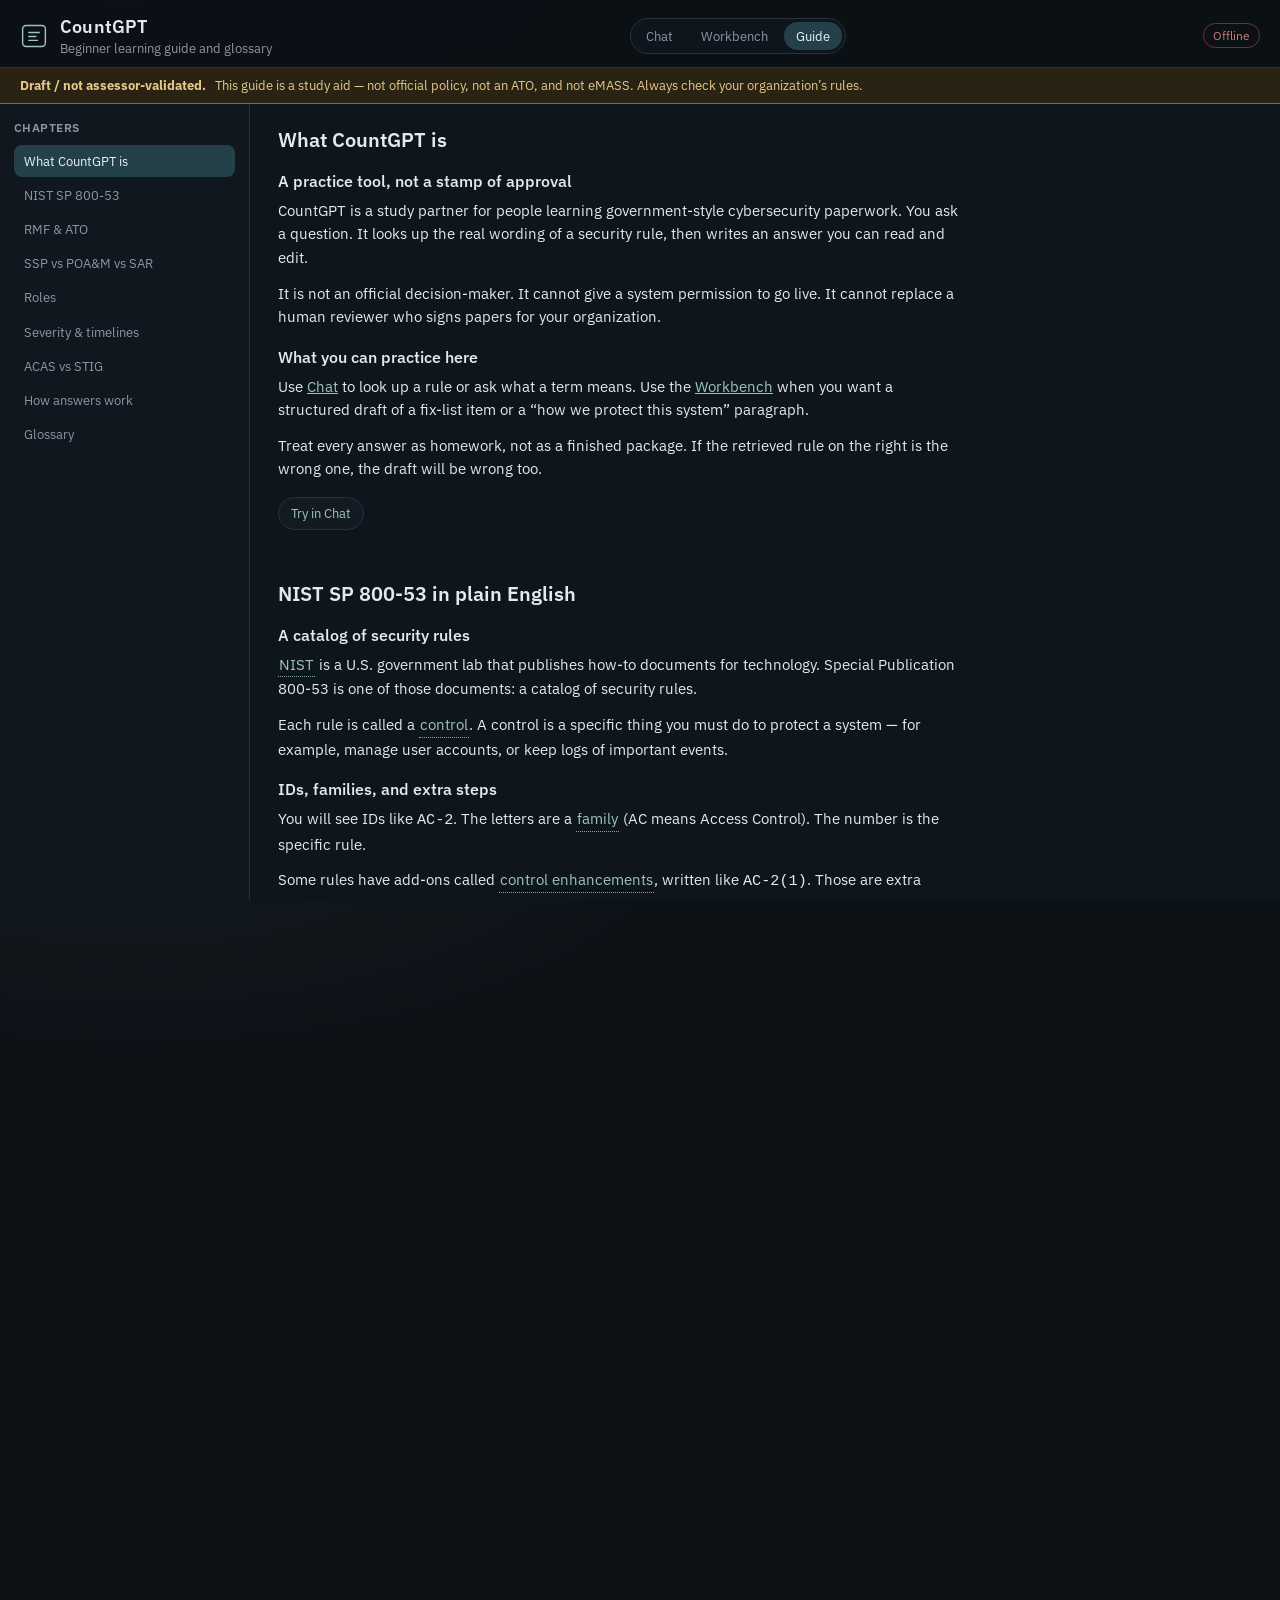
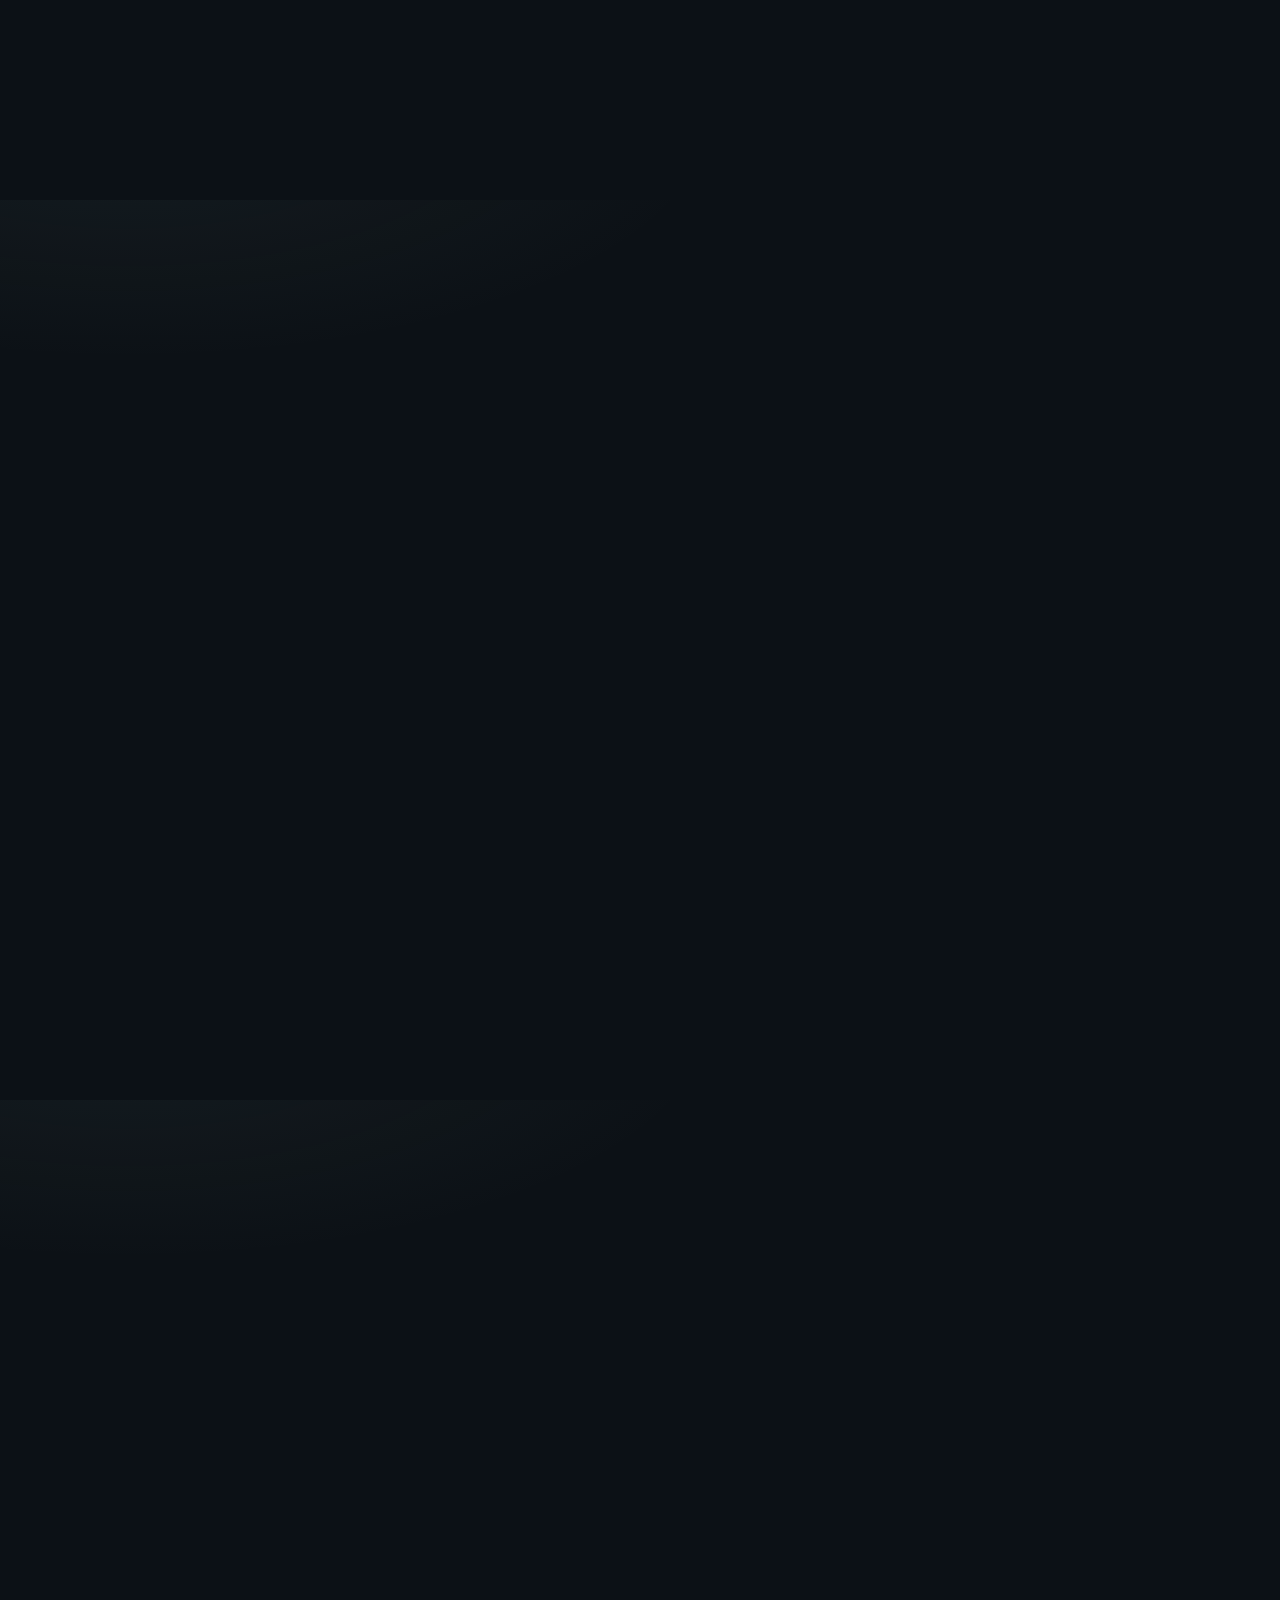
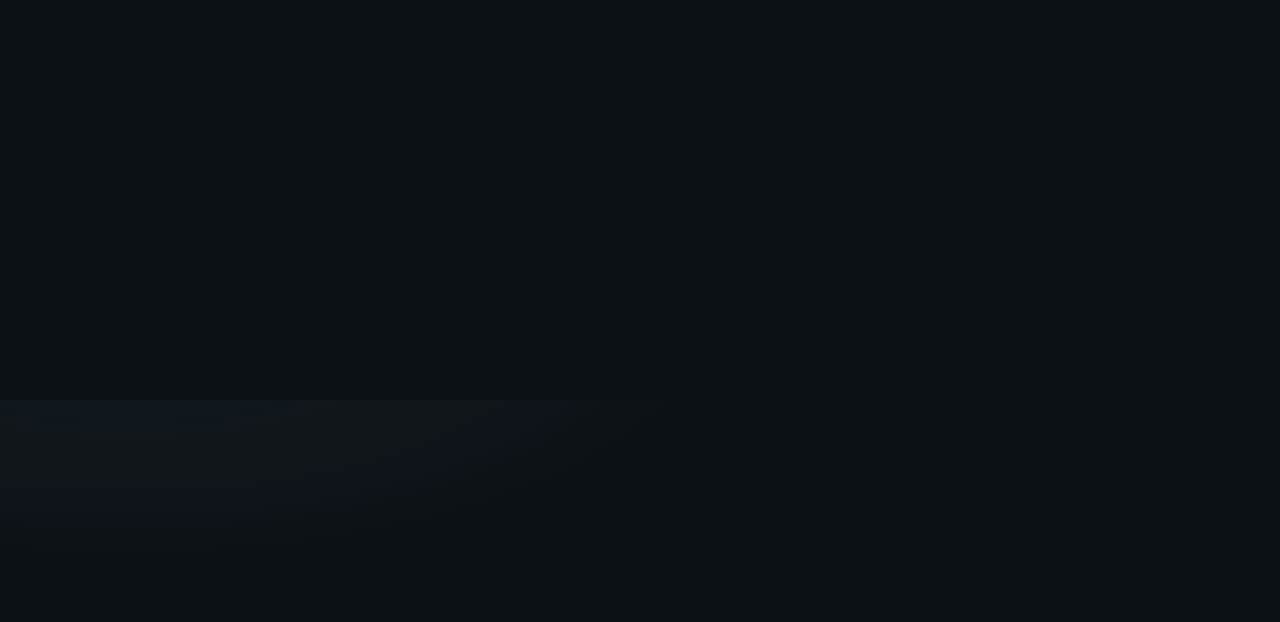
==== static/guide.html @ a8340b31 "Add a beginner learning guide and glossary to the HTML UI. Serve /guide with chaptered plain-English" ====
<!DOCTYPE html>
<html lang="en">
  <head>
    <meta charset="utf-8" />
    <meta name="viewport" content="width=device-width, initial-scale=1" />
    <title>CountGPT Learning Guide</title>
    <meta
      name="description"
      content="Beginner guide to CountGPT, NIST 800-53, RMF documents, and ISSO terms."
    />
    <link rel="stylesheet" href="/static/styles.css" />
    <link rel="preconnect" href="https://fonts.googleapis.com" />
    <link rel="preconnect" href="https://fonts.gstatic.com" crossorigin />
    <link
      href="https://fonts.googleapis.com/css2?family=IBM+Plex+Mono:wght@400;500&family=IBM+Plex+Sans:wght@400;500;600&display=swap"
      rel="stylesheet"
    />
  </head>
  <body>
    <div class="app">
      <header class="topbar">
        <div class="brand">
          <span class="mark" aria-hidden="true">
            <svg viewBox="0 0 32 32" width="28" height="28">
              <rect x="3" y="4" width="26" height="24" rx="4" fill="none" stroke="currentColor" stroke-width="1.6"/>
              <path d="M10 12h12M10 16.5h8M10 21h10" fill="none" stroke="currentColor" stroke-width="1.6" stroke-linecap="round"/>
            </svg>
          </span>
          <div>
            <h1>CountGPT</h1>
            <p class="subtitle">Beginner learning guide and glossary</p>
          </div>
        </div>
        <nav class="shell-nav" aria-label="Primary">
          <a href="/" class="nav-link">Chat</a>
          <a href="/workbench" class="nav-link">Workbench</a>
          <a href="/guide" class="nav-link active" aria-current="page">Guide</a>
        </nav>
        <div class="top-actions">
          <span id="health-pill" class="pill pill-unknown" title="Checking backend…">Checking</span>
        </div>
      </header>

      <div class="disclaimer" role="note">
        <strong>Draft / not assessor-validated.</strong>
        This guide is a study aid — not official policy, not an ATO, and not eMASS.
        Always check your organization’s rules.
      </div>

      <div class="workspace guide-workspace">
        <aside class="guide-toc" aria-label="Guide chapters">
          <h2>Chapters</h2>
          <nav>
            <a href="#what-countgpt-is">What CountGPT is</a>
            <a href="#nist-800-53">NIST SP 800-53</a>
            <a href="#rmf-ato">RMF &amp; ATO</a>
            <a href="#ssp-vs-poam">SSP vs POA&amp;M vs SAR</a>
            <a href="#roles">Roles</a>
            <a href="#severity-timelines">Severity &amp; timelines</a>
            <a href="#acas-vs-stig">ACAS vs STIG</a>
            <a href="#how-countgpt-answers">How answers work</a>
            <a href="#glossary">Glossary</a>
          </nav>
        </aside>

        <main class="guide-main">
          <article id="what-countgpt-is" class="guide-chapter">
            <h2>What CountGPT is</h2>
            <section>
              <h3>A practice tool, not a stamp of approval</h3>
              <p>
                CountGPT is a study partner for people learning government-style
                cybersecurity paperwork. You ask a question. It looks up the real
                wording of a security rule, then writes an answer you can read and
                edit.
              </p>
              <p>
                It is not an official decision-maker. It cannot give a system
                permission to go live. It cannot replace a human reviewer who signs
                papers for your organization.
              </p>
            </section>
            <section>
              <h3>What you can practice here</h3>
              <p>
                Use <a href="/">Chat</a> to look up a rule or ask what a term
                means. Use the <a href="/workbench">Workbench</a> when you want a
                structured draft of a fix-list item or a “how we protect this
                system” paragraph.
              </p>
              <p>
                Treat every answer as homework, not as a finished package. If the
                retrieved rule on the right is the wrong one, the draft will be
                wrong too.
              </p>
              <a class="try-chat" href="/?q=What%20should%20I%20use%20CountGPT%20for%2C%20and%20what%20should%20I%20not%20use%20it%20for%3F">Try in Chat</a>
            </section>
          </article>

          <article id="nist-800-53" class="guide-chapter">
            <h2>NIST SP 800-53 in plain English</h2>
            <section>
              <h3>A catalog of security rules</h3>
              <p>
                <button type="button" class="term-chip" data-term="nist-800-53">NIST</button>
                is a U.S. government lab that publishes how-to documents for
                technology. Special Publication 800-53 is one of those documents:
                a catalog of security rules.
              </p>
              <p>
                Each rule is called a
                <button type="button" class="term-chip" data-term="control">control</button>.
                A control is a specific thing you must do to protect a system —
                for example, manage user accounts, or keep logs of important
                events.
              </p>
            </section>
            <section>
              <h3>IDs, families, and extra steps</h3>
              <p>
                You will see IDs like <code>AC-2</code>. The letters are a
                <button type="button" class="term-chip" data-term="control-family">family</button>
                (AC means Access Control). The number is the specific rule.
              </p>
              <p>
                Some rules have add-ons called
                <button type="button" class="term-chip" data-term="control-enhancement">control enhancements</button>,
                written like <code>AC-2(1)</code>. Those are extra steps on top of
                the main rule. Whether you must do them depends on how sensitive
                the system is.
              </p>
              <a class="try-chat" href="/?q=What%20is%20AC-2%3F">Try in Chat</a>
            </section>
          </article>

          <article id="rmf-ato" class="guide-chapter">
            <h2>RMF &amp; ATO</h2>
            <section>
              <h3>Permission to operate</h3>
              <p>
                Before many government systems are allowed to run, someone with
                authority has to say “yes, the leftover risk is acceptable.” That
                written permission is an
                <button type="button" class="term-chip" data-term="ato">ATO</button>
                — Authority to Operate.
              </p>
              <p>
                The process used to get there is the
                <button type="button" class="term-chip" data-term="rmf">RMF</button>
                — Risk Management Framework. CountGPT can help you practice the
                writing and lookup parts. It does not grant an ATO.
              </p>
            </section>
            <section>
              <h3>The high-level steps</h3>
              <ol class="plain-steps">
                <li>Describe what you are protecting and how sensitive it is.</li>
                <li>Pick the security rules that apply.</li>
                <li>Write down how you will follow those rules.</li>
                <li>Test whether you actually follow them.</li>
                <li>A person in charge accepts leftover risk and grants or denies the ATO.</li>
                <li>Keep watching the system after it is live.</li>
              </ol>
              <a class="try-chat" href="/?q=What%20is%20an%20ATO%3F">Try in Chat</a>
            </section>
          </article>

          <article id="ssp-vs-poam" class="guide-chapter">
            <h2>SSP vs POA&amp;M vs SAR</h2>
            <section>
              <h3>Three documents that travel together</h3>
              <p>
                These three papers usually sit in the same authorization package —
                the folder of evidence used to ask for permission to operate.
              </p>
              <p>
                The
                <button type="button" class="term-chip" data-term="ssp">SSP</button>
                (System Security Plan) is the “how we protect this system” story.
                For each rule, it says what is in place today.
              </p>
              <p>
                The
                <button type="button" class="term-chip" data-term="poam">POA&amp;M</button>
                (Plan of Action and Milestones) is the “what is still broken, and
                when we will fix it” list. Each item has an owner, a due date, and
                a status.
              </p>
              <p>
                The
                <button type="button" class="term-chip" data-term="sar">SAR</button>
                (Security Assessment Report) is the “what testers found” report.
                Independent reviewers write what passed, what failed, and how
                serious each miss is.
              </p>
            </section>
            <section>
              <h3>How they connect</h3>
              <p>
                Testers write findings in the SAR. Open problems become POA&amp;M
                items. The SSP should stay honest about what is implemented versus
                what is still being fixed. If those three stories disagree, a
                reviewer will notice.
              </p>
              <a class="try-chat" href="/?q=SSP%20vs%20POA%26M%3F">Try in Chat</a>
            </section>
          </article>

          <article id="roles" class="guide-chapter">
            <h2>Roles: ISSO, ISSM, AO</h2>
            <section>
              <h3>Who does the daily work</h3>
              <p>
                The
                <button type="button" class="term-chip" data-term="isso">ISSO</button>
                (Information System Security Officer) is the day-to-day security
                person for a system. They track findings, keep documents current,
                and help engineers fix problems.
              </p>
              <p>
                The
                <button type="button" class="term-chip" data-term="issm">ISSM</button>
                (Information System Security Manager) is a step above. They
                oversee security across one or more systems and support the ISSO.
              </p>
            </section>
            <section>
              <h3>Who accepts the leftover risk</h3>
              <p>
                The
                <button type="button" class="term-chip" data-term="ao">AO</button>
                (Authorizing Official) is the person who accepts leftover risk
                and signs the ATO. They are the decision-maker, not the person
                writing the drafts.
              </p>
              <p>
                In many shops the ISSO drafts, the ISSM reviews, and the AO
                decides. Titles vary. The idea does not: writing help is not the
                same as authorization.
              </p>
              <a class="try-chat" href="/?q=What%20does%20an%20ISSO%20do%3F">Try in Chat</a>
            </section>
          </article>

          <article id="severity-timelines" class="guide-chapter">
            <h2>Severity &amp; fix timelines</h2>
            <section>
              <h3>How serious is the problem?</h3>
              <p>
                When a problem is found, it usually gets a
                <button type="button" class="term-chip" data-term="severity">severity</button>
                label: High, Moderate, or Low. That label is a judgment about how
                much harm the problem could cause.
              </p>
            </section>
            <section>
              <h3>Common practice — not universal law</h3>
              <p>
                A common
                <button type="button" class="term-chip" data-term="fedramp">FedRAMP</button>
                and Department of Defense-style practice is to aim for these fix
                windows from the day the problem was found:
              </p>
              <ul class="timeline-list">
                <li><strong>High:</strong> 30 days</li>
                <li><strong>Moderate:</strong> 90 days</li>
                <li><strong>Low:</strong> 180 days</li>
              </ul>
              <p>
                Your organization may use different clocks.
                <button type="button" class="term-chip" data-term="vendor-dependency">Vendor delays</button>
                and accepted risk can change the plan. Always check your own
                policy. The Workbench uses these windows as a starting template
                only.
              </p>
              <a class="try-chat" href="/?q=What%20are%20common%20High%20Moderate%20Low%20fix%20timelines%3F">Try in Chat</a>
            </section>
          </article>

          <article id="acas-vs-stig" class="guide-chapter">
            <h2>ACAS vs STIG</h2>
            <section>
              <h3>Two different kinds of findings</h3>
              <p>
                <button type="button" class="term-chip" data-term="acas">ACAS</button>
                is a scanning program used in the Department of Defense. In
                practice people often mean a Nessus-style vulnerability scan: the
                tool checks computers for known holes and reports plugin IDs.
              </p>
              <p>
                A
                <button type="button" class="term-chip" data-term="stig">STIG</button>
                (Security Technical Implementation Guide) is a configuration
                checklist. It says how a product should be set up — which settings
                should be on or off.
              </p>
            </section>
            <section>
              <h3>Do not mix them up in a write-up</h3>
              <p>
                A scan finding (“this software version has a known hole”) is
                different from a STIG finding (“this setting is not hardened”).
                Both can become POA&amp;M items. When you describe the weakness,
                say which kind of check produced it, and do not invent a plugin
                number you do not have.
              </p>
              <a class="try-chat" href="/?q=What%20is%20the%20difference%20between%20ACAS%20and%20STIG%3F">Try in Chat</a>
            </section>
          </article>

          <article id="how-countgpt-answers" class="guide-chapter">
            <h2>How CountGPT answers</h2>
            <section>
              <h3>Look up real rule text first</h3>
              <p>
                When you ask a question, CountGPT first searches a local copy of
                the real NIST SP 800-53 control text. That search is called
                retrieval. Matching rule IDs and short excerpts show up in the
                Sources panel.
              </p>
              <p>
                Then it drafts an answer using those retrieved rules. If you asked
                for a POA&amp;M or SSP paragraph, it writes a draft you can edit.
                Learning questions (what is an SSP, who is the ISSO) are answered
                as teaching, not as official policy.
              </p>
            </section>
            <section>
              <h3>Always review</h3>
              <p>
                Read the sources. If the retrieved control is wrong, the draft
                will be wrong. Never paste a draft into an official package
                without a human review. The yellow banner is there on purpose.
              </p>
              <a class="try-chat" href="/?q=What%20does%20AC-2%20require%3F">Try in Chat</a>
            </section>
          </article>

          <article id="glossary" class="guide-chapter">
            <h2>Glossary</h2>
            <p class="form-lead">
              Search any term on this page. Short definitions; tap a word in a
              chapter to expand it in place.
            </p>
            <label class="field glossary-search-field">
              <span class="sr-only">Search glossary</span>
              <input
                id="glossary-search"
                type="search"
                placeholder="Search terms — SSP, POA&amp;M, ISSO…"
                autocomplete="off"
              />
            </label>
            <p id="glossary-status" class="sources-empty">Loading glossary…</p>
            <div id="glossary-list" class="glossary-list"></div>
          </article>
        </main>
      </div>
    </div>

    <script src="/static/guide.js"></script>
  </body>
</html>
---- static/styles.css ----
:root {
  --bg: #0c1116;
  --bg-elev: #131a22;
  --bg-chat: #0f151c;
  --bg-user: #1a3340;
  --bg-assistant: #171e27;
  --line: #273140;
  --text: #e4e9ef;
  --muted: #8b96a5;
  --accent: #7ea7a2;
  --accent-strong: #9cc4be;
  --amber-bg: #2a2314;
  --amber-line: #8a6b2a;
  --amber-text: #e6c88a;
  --danger: #d27a7a;
  --ok: #7dba8e;
  --shadow: 0 12px 40px rgba(0, 0, 0, 0.28);
  --radius: 14px;
  --font: "IBM Plex Sans", "Segoe UI", system-ui, sans-serif;
  --mono: "IBM Plex Mono", ui-monospace, monospace;
}

* {
  box-sizing: border-box;
}

html,
body {
  height: 100%;
  margin: 0;
}

body {
  font-family: var(--font);
  background:
    radial-gradient(1200px 500px at 10% -10%, rgba(126, 167, 162, 0.08), transparent 50%),
    var(--bg);
  color: var(--text);
}

.app {
  height: 100%;
  display: flex;
  flex-direction: column;
  min-height: 100dvh;
}

.topbar {
  display: flex;
  align-items: center;
  justify-content: space-between;
  gap: 16px;
  padding: 14px 20px 10px;
  border-bottom: 1px solid var(--line);
  background: rgba(12, 17, 22, 0.92);
  backdrop-filter: blur(10px);
}

.shell-nav {
  display: flex;
  align-items: center;
  gap: 4px;
  padding: 3px;
  border: 1px solid var(--line);
  border-radius: 999px;
  background: #0e151c;
}

.nav-link {
  color: var(--muted);
  text-decoration: none;
  font-size: 0.84rem;
  padding: 5px 12px;
  border-radius: 999px;
}

.nav-link:hover {
  color: var(--text);
}

.nav-link.active {
  color: #e8f4f3;
  background: #244048;
}

.empty-state a {
  color: var(--accent-strong);
}

.brand {
  display: flex;
  align-items: center;
  gap: 12px;
  min-width: 0;
}

.mark {
  color: var(--accent-strong);
  display: grid;
  place-items: center;
}

h1 {
  margin: 0;
  font-size: 1.15rem;
  font-weight: 600;
  letter-spacing: 0.01em;
}

.subtitle {
  margin: 2px 0 0;
  color: var(--muted);
  font-size: 0.82rem;
}

.top-actions {
  display: flex;
  flex-wrap: wrap;
  align-items: center;
  justify-content: flex-end;
  gap: 8px;
}

.pill {
  font-size: 0.75rem;
  border-radius: 999px;
  padding: 4px 9px;
  border: 1px solid var(--line);
  color: var(--muted);
}

.pill-ok {
  color: var(--ok);
  border-color: #2f5a3d;
}

.pill-warn {
  color: var(--amber-text);
  border-color: var(--amber-line);
}

.pill-bad {
  color: var(--danger);
  border-color: #6a3333;
}

.disclaimer {
  margin: 0;
  padding: 8px 20px;
  background: var(--amber-bg);
  color: var(--amber-text);
  border-bottom: 1px solid var(--amber-line);
  font-size: 0.84rem;
  line-height: 1.4;
}

.disclaimer strong {
  margin-right: 0.35rem;
}

.workspace {
  flex: 1;
  min-height: 0;
  display: grid;
  grid-template-columns: minmax(0, 1fr) minmax(280px, 360px);
}

.chat-pane,
.sources-pane {
  min-height: 0;
  display: flex;
  flex-direction: column;
}

.chat-pane {
  background: var(--bg-chat);
}

.messages {
  flex: 1;
  overflow-y: auto;
  padding: 22px 20px 8px;
  display: flex;
  flex-direction: column;
  gap: 14px;
}

.empty-state {
  margin: auto;
  max-width: 520px;
  text-align: center;
  color: var(--muted);
}

.empty-state h2 {
  margin: 0 0 8px;
  color: var(--text);
  font-size: 1.15rem;
  font-weight: 550;
}

.examples {
  display: flex;
  flex-wrap: wrap;
  justify-content: center;
  gap: 8px;
  margin-top: 16px;
}

.chip {
  border: 1px solid var(--line);
  background: var(--bg-elev);
  color: var(--text);
  border-radius: 999px;
  padding: 7px 12px;
  font: inherit;
  font-size: 0.8rem;
  cursor: pointer;
}

.chip:hover {
  border-color: var(--accent);
}

.bubble-row {
  display: flex;
}

.bubble-row.user {
  justify-content: flex-end;
}

.bubble {
  max-width: min(76ch, 92%);
  padding: 12px 14px;
  border-radius: var(--radius);
  line-height: 1.5;
  font-size: 0.95rem;
  border: 1px solid var(--line);
  box-shadow: var(--shadow);
}

.bubble.user {
  background: var(--bg-user);
  border-color: #2a5060;
}

.bubble.assistant,
.bubble.error {
  background: var(--bg-assistant);
}

.bubble.error {
  border-color: #6a3333;
  color: #f0c8c8;
}

.bubble .md > *:first-child {
  margin-top: 0;
}

.bubble .md > *:last-child {
  margin-bottom: 0;
}

.bubble .md p,
.bubble .md ul,
.bubble .md ol {
  margin: 0.45em 0;
}

.bubble .md pre,
.sources-pane pre {
  overflow-x: auto;
  background: #0b1016;
  padding: 10px;
  border-radius: 8px;
}

.bubble .md code,
.sources-pane code {
  font-family: var(--mono);
  font-size: 0.86em;
}

.bubble .md table {
  border-collapse: collapse;
  width: 100%;
  font-size: 0.85rem;
}

.bubble .md th,
.bubble .md td {
  border: 1px solid var(--line);
  padding: 6px 8px;
  text-align: left;
}

.typing {
  display: inline-flex;
  gap: 5px;
  align-items: center;
  height: 1.1em;
}

.typing span {
  width: 6px;
  height: 6px;
  border-radius: 50%;
  background: var(--accent);
  animation: pulse 1s infinite ease-in-out;
}

.typing span:nth-child(2) {
  animation-delay: 0.15s;
}

.typing span:nth-child(3) {
  animation-delay: 0.3s;
}

@keyframes pulse {
  0%,
  80%,
  100% {
    opacity: 0.25;
    transform: translateY(0);
  }
  40% {
    opacity: 1;
    transform: translateY(-2px);
  }
}

.composer {
  display: flex;
  gap: 10px;
  padding: 12px 16px 16px;
  border-top: 1px solid var(--line);
  background: rgba(15, 21, 28, 0.96);
}

.composer textarea {
  flex: 1;
  resize: none;
  min-height: 46px;
  max-height: 160px;
  border-radius: 12px;
  border: 1px solid var(--line);
  background: var(--bg-elev);
  color: var(--text);
  padding: 12px 14px;
  font: inherit;
  line-height: 1.4;
}

.composer textarea:focus {
  outline: 1px solid var(--accent);
  border-color: var(--accent);
}

.btn {
  font: inherit;
  font-size: 0.86rem;
  border-radius: 10px;
  border: 1px solid var(--line);
  background: var(--bg-elev);
  color: var(--text);
  padding: 8px 12px;
  cursor: pointer;
}

.btn:hover:not(:disabled) {
  border-color: var(--accent);
}

.btn:disabled {
  opacity: 0.45;
  cursor: not-allowed;
}

.btn.primary {
  background: #244048;
  border-color: #3b6a72;
  color: #e8f4f3;
  font-weight: 550;
  min-width: 76px;
}

.btn.ghost {
  background: transparent;
}

.btn.icon {
  min-width: 32px;
  padding: 2px 8px;
  font-size: 1.2rem;
  line-height: 1;
}

.sources-pane {
  border-left: 1px solid var(--line);
  background: var(--bg-elev);
  padding: 16px 16px 20px;
}

.sources-head {
  display: flex;
  align-items: center;
  gap: 8px;
  margin-bottom: 12px;
}

.sources-head h2 {
  margin: 0;
  font-size: 0.95rem;
  font-weight: 600;
}

.mode-tag {
  font-size: 0.72rem;
  text-transform: uppercase;
  letter-spacing: 0.04em;
  border: 1px solid var(--line);
  border-radius: 999px;
  padding: 2px 8px;
  color: var(--muted);
}

.hidden {
  display: none !important;
}

.sources-empty {
  color: var(--muted);
  font-size: 0.88rem;
  line-height: 1.45;
}

.sources-list {
  overflow-y: auto;
  display: flex;
  flex-direction: column;
  gap: 10px;
}

.source-card {
  border: 1px solid var(--line);
  border-radius: 12px;
  padding: 10px 12px;
  background: #10171f;
}

.source-meta {
  display: flex;
  flex-wrap: wrap;
  gap: 8px;
  align-items: baseline;
  margin-bottom: 4px;
}

.source-id {
  font-family: var(--mono);
  font-size: 0.88rem;
  color: var(--accent-strong);
}

.source-score,
.source-kind {
  font-size: 0.75rem;
  color: var(--muted);
}

.source-title {
  font-size: 0.9rem;
  margin: 0 0 6px;
}

.source-text {
  margin: 0;
  color: var(--muted);
  font-size: 0.8rem;
  line-height: 1.45;
}

.sources-toggle,
#btn-close-sources {
  display: none;
}

.backdrop {
  display: none;
}

.sr-only {
  position: absolute;
  width: 1px;
  height: 1px;
  padding: 0;
  margin: -1px;
  overflow: hidden;
  clip: rect(0, 0, 0, 0);
  border: 0;
}

.workbench-main {
  min-height: 0;
  display: grid;
  grid-template-columns: minmax(300px, 420px) minmax(0, 1fr);
  background: var(--bg-chat);
}

.form-pane,
.draft-pane {
  min-height: 0;
  display: flex;
  flex-direction: column;
  overflow-y: auto;
}

.form-pane {
  border-right: 1px solid var(--line);
  padding: 16px 16px 20px;
  background: #10171f;
}

.draft-pane {
  padding: 16px 18px 20px;
}

.mode-tabs {
  display: flex;
  gap: 6px;
  margin-bottom: 14px;
}

.tab {
  font: inherit;
  font-size: 0.86rem;
  border-radius: 10px;
  border: 1px solid var(--line);
  background: transparent;
  color: var(--muted);
  padding: 7px 12px;
  cursor: pointer;
}

.tab.active {
  color: #e8f4f3;
  background: #244048;
  border-color: #3b6a72;
}

.form-lead {
  margin: 0 0 12px;
  color: var(--muted);
  font-size: 0.86rem;
  line-height: 1.45;
}

.preset-row {
  display: flex;
  flex-wrap: wrap;
  gap: 8px;
  align-items: center;
  margin-bottom: 14px;
}

.preset-label {
  font-size: 0.75rem;
  text-transform: uppercase;
  letter-spacing: 0.04em;
  color: var(--muted);
}

.wb-form {
  display: flex;
  flex-direction: column;
  gap: 12px;
}

.field {
  display: flex;
  flex-direction: column;
  gap: 6px;
  font-size: 0.82rem;
  color: var(--muted);
}

.field input,
.field select,
.field textarea {
  font: inherit;
  color: var(--text);
  background: var(--bg-elev);
  border: 1px solid var(--line);
  border-radius: 10px;
  padding: 9px 11px;
}

.field textarea {
  resize: vertical;
  min-height: 72px;
  line-height: 1.4;
}

.field input:focus,
.field select:focus,
.field textarea:focus {
  outline: 1px solid var(--accent);
  border-color: var(--accent);
}

.field input[type="date"] {
  color-scheme: dark;
}

.field-grid {
  display: grid;
  grid-template-columns: 1fr 1fr;
  gap: 10px;
}

.form-actions {
  display: flex;
  gap: 8px;
  margin-top: 4px;
}

.draft-head {
  display: flex;
  align-items: center;
  gap: 8px;
  margin-bottom: 12px;
}

.draft-head h2 {
  margin: 0;
  font-size: 0.95rem;
  font-weight: 600;
}

.draft-output {
  border: 1px solid var(--line);
  border-radius: var(--radius);
  background: var(--bg-assistant);
  padding: 14px 16px;
  box-shadow: var(--shadow);
}

.draft-output .md.error {
  color: #f0c8c8;
}

.draft-output .md > *:first-child {
  margin-top: 0;
}

.draft-output .md > *:last-child {
  margin-bottom: 0;
}

.draft-output .md p,
.draft-output .md ul,
.draft-output .md ol {
  margin: 0.45em 0;
}

.draft-output .md pre {
  overflow-x: auto;
  background: #0b1016;
  padding: 10px;
  border-radius: 8px;
}

.draft-output .md code {
  font-family: var(--mono);
  font-size: 0.86em;
}

.draft-output .md table {
  border-collapse: collapse;
  width: 100%;
  font-size: 0.85rem;
}

.draft-output .md th,
.draft-output .md td {
  border: 1px solid var(--line);
  padding: 6px 8px;
  text-align: left;
}

.guide-workspace {
  grid-template-columns: minmax(200px, 250px) minmax(0, 1fr);
}

.guide-toc,
.guide-main {
  min-height: 0;
  overflow-y: auto;
}

.guide-toc {
  border-right: 1px solid var(--line);
  background: #10171f;
  padding: 16px 14px 24px;
}

.guide-toc h2 {
  margin: 0 0 10px;
  font-size: 0.75rem;
  font-weight: 600;
  text-transform: uppercase;
  letter-spacing: 0.04em;
  color: var(--muted);
}

.guide-toc nav {
  display: flex;
  flex-direction: column;
  gap: 2px;
}

.guide-toc a {
  color: var(--muted);
  text-decoration: none;
  font-size: 0.84rem;
  line-height: 1.35;
  padding: 7px 10px;
  border-radius: 8px;
}

.guide-toc a:hover {
  color: var(--text);
  background: #18222c;
}

.guide-toc a.active {
  color: #e8f4f3;
  background: #244048;
}

.guide-main {
  padding: 22px 28px 48px;
  background: var(--bg-chat);
}

.guide-chapter {
  max-width: 68ch;
  margin: 0 0 42px;
  scroll-margin-top: 12px;
}

.guide-chapter h2 {
  margin: 0 0 14px;
  font-size: 1.28rem;
  font-weight: 600;
}

.guide-chapter h3 {
  margin: 18px 0 8px;
  font-size: 1rem;
  font-weight: 550;
}

.guide-chapter p,
.guide-chapter li {
  color: var(--text);
  font-size: 0.95rem;
  line-height: 1.55;
}

.guide-chapter p {
  margin: 0 0 12px;
}

.guide-chapter a:not(.try-chat) {
  color: var(--accent-strong);
}

.plain-steps,
.timeline-list {
  margin: 0 0 14px;
  padding-left: 1.2rem;
  color: var(--text);
}

.plain-steps li,
.timeline-list li {
  margin: 0.35em 0;
}

.try-chat {
  display: inline-flex;
  align-items: center;
  margin: 4px 0 8px;
  border: 1px solid var(--line);
  background: var(--bg-elev);
  color: var(--accent-strong);
  text-decoration: none;
  border-radius: 999px;
  padding: 7px 12px;
  font-size: 0.8rem;
}

.try-chat:hover {
  border-color: var(--accent);
  color: var(--text);
}

.term-chip {
  display: inline;
  margin: 0;
  padding: 0 1px;
  border: none;
  border-bottom: 1px dotted var(--accent);
  background: transparent;
  color: var(--accent-strong);
  font: inherit;
  cursor: pointer;
}

.term-chip:hover,
.term-chip[aria-expanded="true"] {
  color: var(--text);
  border-bottom-style: solid;
}

.term-pop {
  display: block;
  margin: 8px 0 12px;
  padding: 10px 12px;
  border: 1px solid var(--line);
  border-radius: 10px;
  background: #10171f;
  color: var(--muted);
  font-size: 0.86rem;
  line-height: 1.45;
}

.term-pop strong {
  color: var(--accent-strong);
  font-weight: 550;
}

.glossary-search-field {
  max-width: 420px;
  margin-bottom: 14px;
}

.glossary-search-field input {
  font: inherit;
  color: var(--text);
  background: var(--bg-elev);
  border: 1px solid var(--line);
  border-radius: 10px;
  padding: 9px 11px;
}

.glossary-search-field input:focus {
  outline: 1px solid var(--accent);
  border-color: var(--accent);
}

.glossary-list {
  display: flex;
  flex-direction: column;
  gap: 10px;
  max-width: 68ch;
}

.glossary-card {
  border: 1px solid var(--line);
  border-radius: 12px;
  padding: 12px 14px;
  background: #10171f;
}

.glossary-card h3 {
  margin: 0 0 6px;
  font-size: 0.88rem;
  font-weight: 500;
  color: var(--muted);
}

.glossary-term {
  font-family: var(--mono);
  font-size: 0.92rem;
  color: var(--accent-strong);
}

.glossary-card p {
  margin: 0;
  color: var(--text);
  font-size: 0.9rem;
  line-height: 1.5;
}

@media (max-width: 1100px) {
  .workbench-main {
    grid-template-columns: 1fr;
  }

  .form-pane {
    border-right: 0;
    border-bottom: 1px solid var(--line);
    max-height: none;
  }
}

@media (max-width: 880px) {
  .workspace {
    grid-template-columns: 1fr;
  }

  .guide-workspace {
    grid-template-columns: 1fr;
    grid-template-rows: auto 1fr;
  }

  .guide-toc {
    border-right: 0;
    border-bottom: 1px solid var(--line);
    padding: 12px 14px;
  }

  .guide-toc nav {
    flex-direction: row;
    flex-wrap: nowrap;
    overflow-x: auto;
    gap: 6px;
  }

  .guide-toc a {
    white-space: nowrap;
  }

  .guide-main {
    padding: 18px 16px 36px;
  }

  .field-grid {
    grid-template-columns: 1fr;
  }

  .sources-toggle,
  #btn-close-sources {
    display: inline-flex;
  }

  .sources-pane {
    position: fixed;
    top: 0;
    right: 0;
    width: min(100%, 400px);
    height: 100%;
    z-index: 20;
    transform: translateX(100%);
    transition: transform 0.2s ease;
    box-shadow: var(--shadow);
  }

  .sources-pane.open {
    transform: translateX(0);
  }

  .backdrop {
    display: block;
    position: fixed;
    inset: 0;
    background: rgba(0, 0, 0, 0.45);
    z-index: 15;
  }

  .topbar {
    flex-direction: column;
    align-items: stretch;
  }

  .top-actions {
    justify-content: flex-start;
  }

  .shell-nav {
    align-self: flex-start;
  }
}
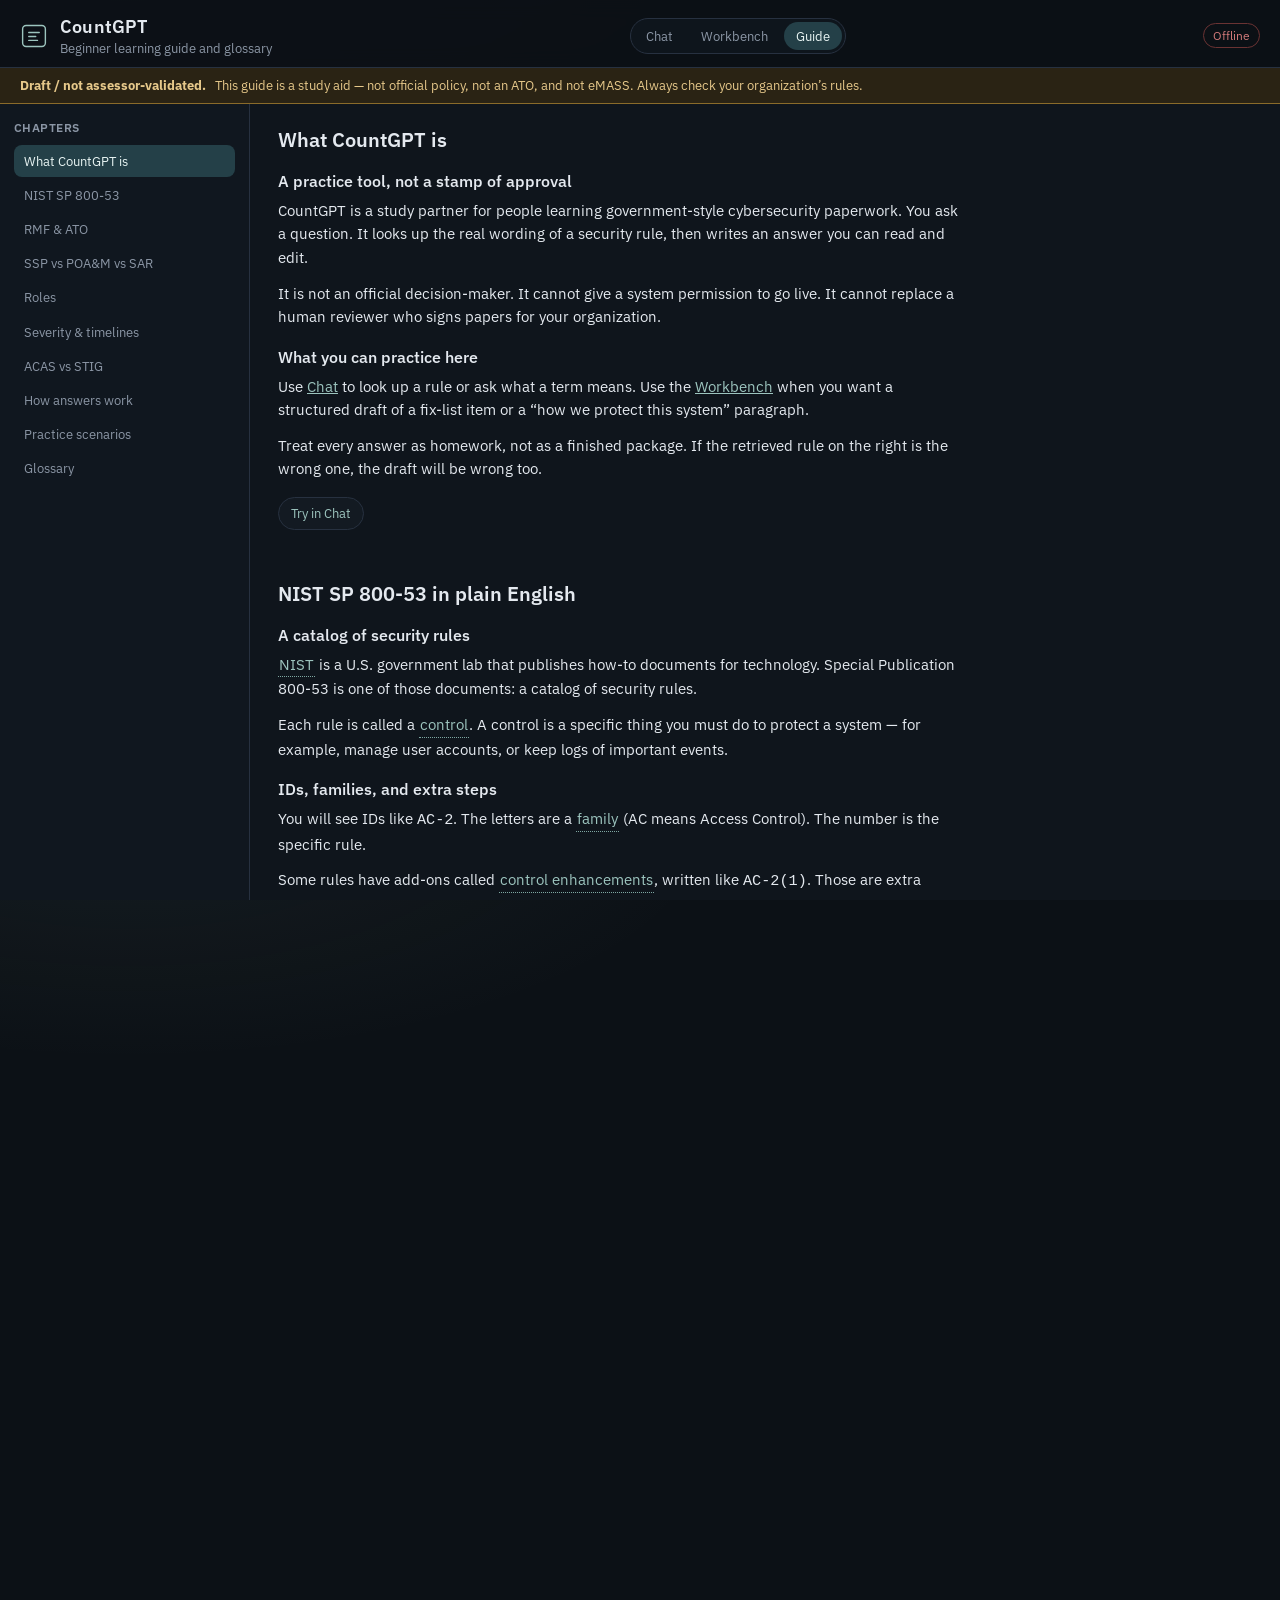
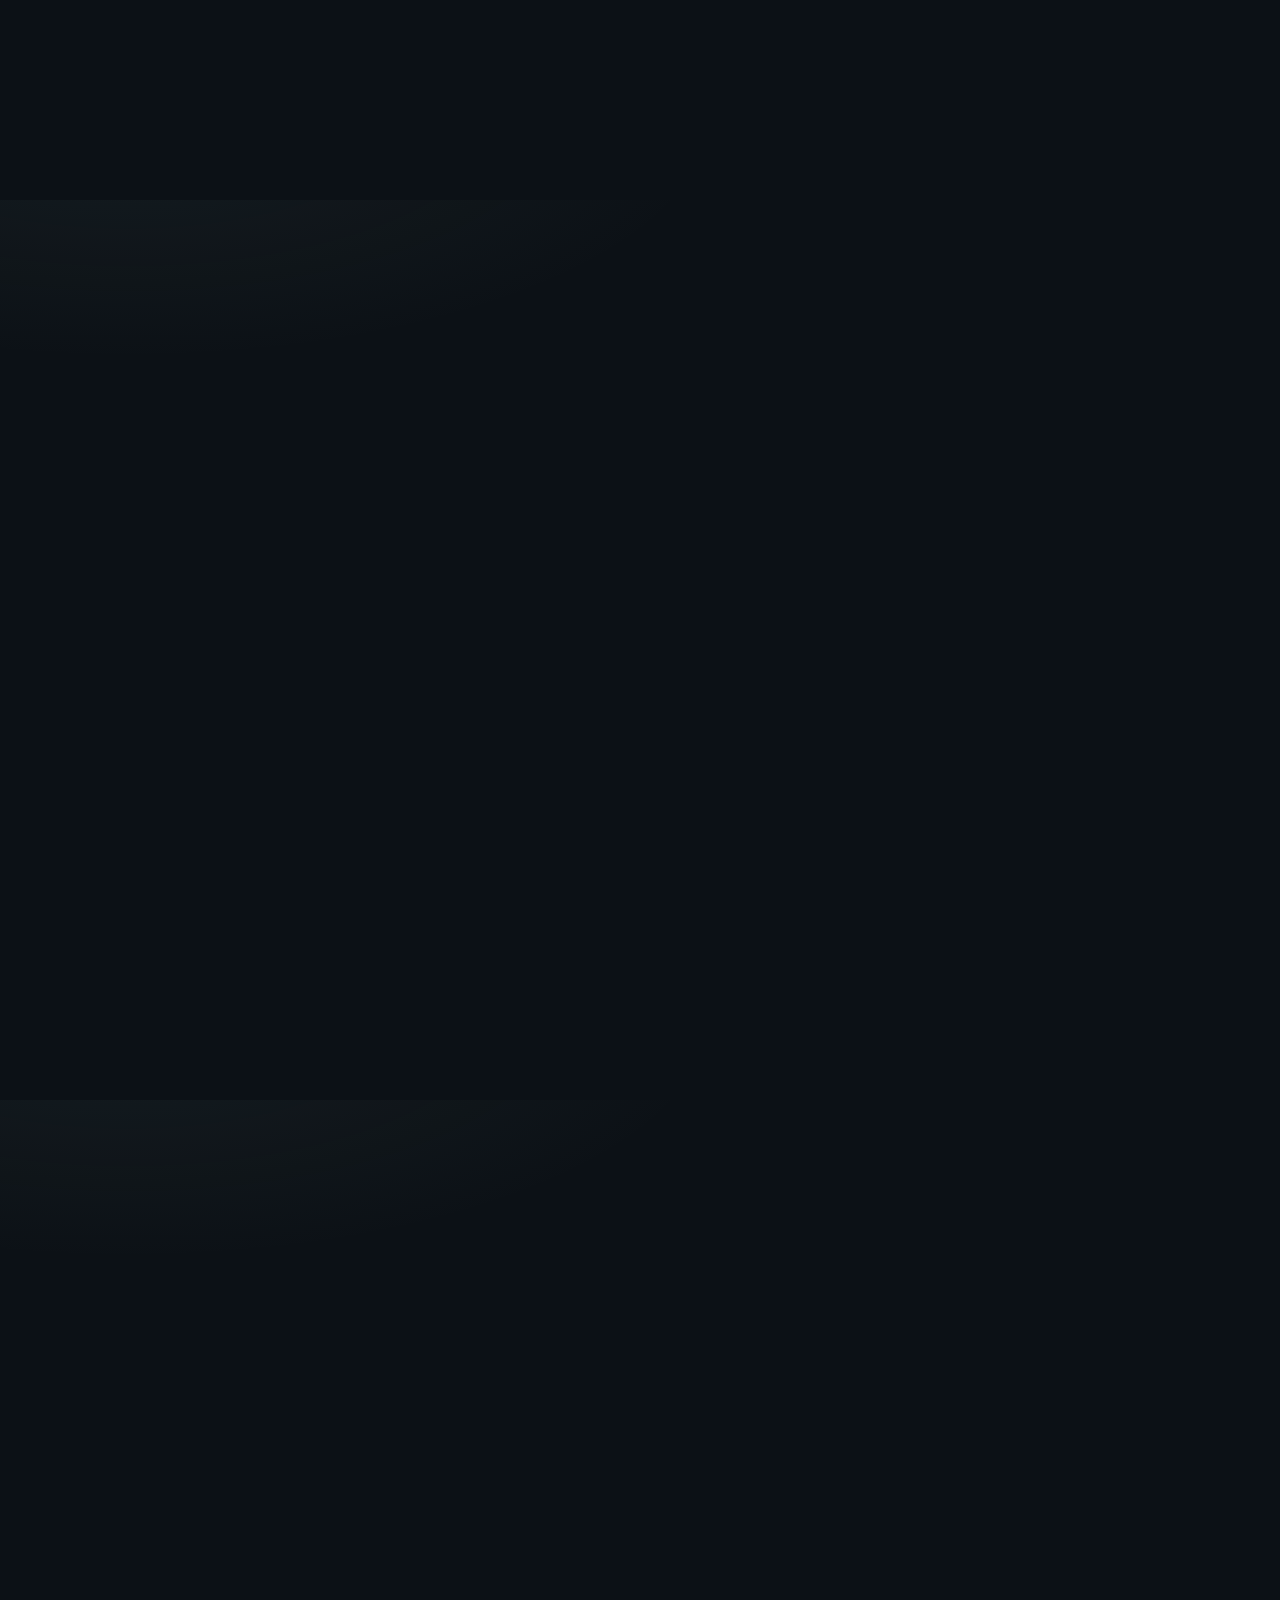
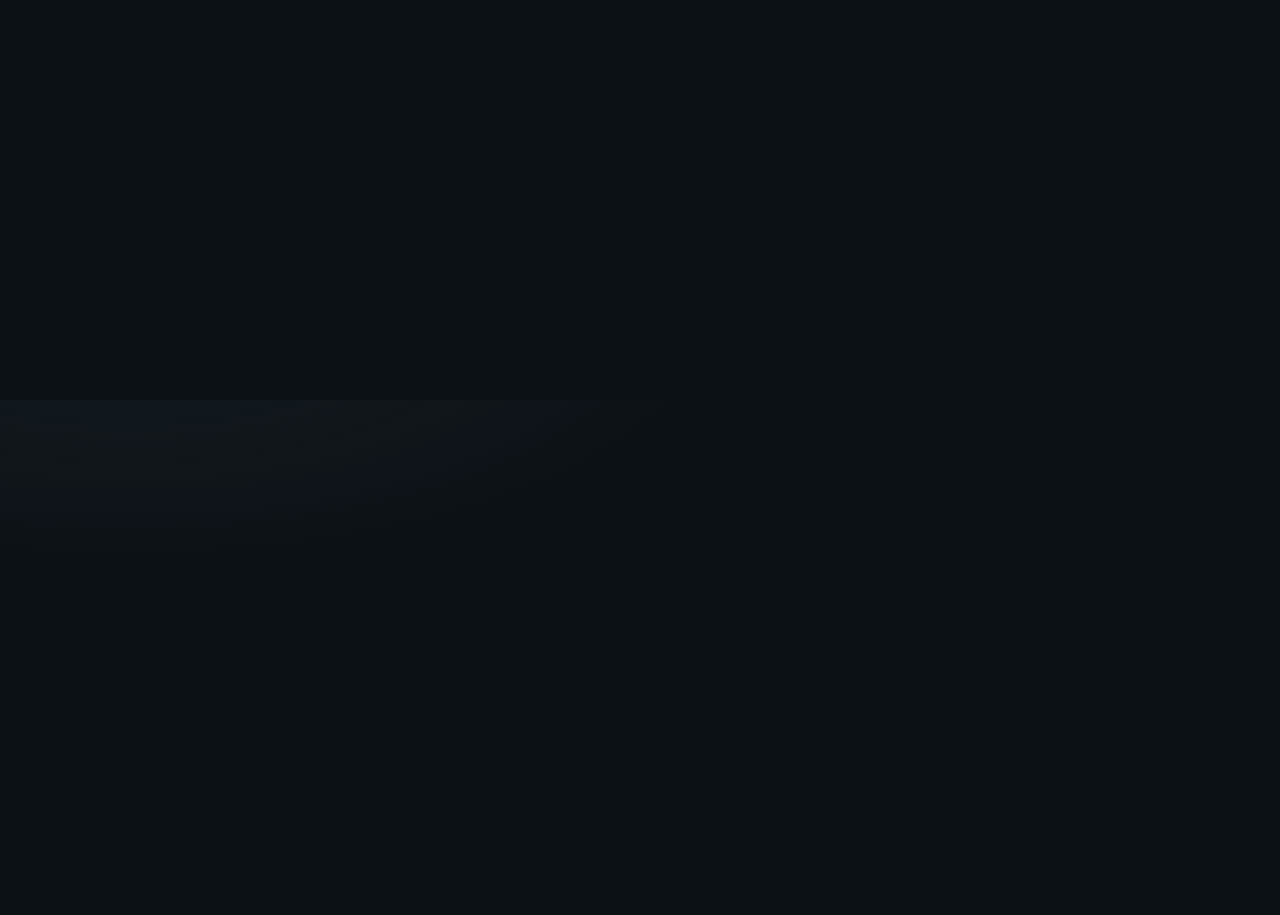
==== commit d129bc0d: "Add Workbench field help and fictional practice scenarios. Beginner "Why this field?" tips load from" ====
--- a/static/guide.html
+++ b/static/guide.html
@@ -59,6 +59,7 @@
             <a href="#severity-timelines">Severity &amp; timelines</a>
             <a href="#acas-vs-stig">ACAS vs STIG</a>
             <a href="#how-countgpt-answers">How answers work</a>
+            <a href="#practice-scenarios">Practice scenarios</a>
             <a href="#glossary">Glossary</a>
           </nav>
         </aside>
@@ -334,6 +335,27 @@
               </p>
               <a class="try-chat" href="/?q=What%20does%20AC-2%20require%3F">Try in Chat</a>
             </section>
+          </article>
+
+          <article id="practice-scenarios" class="guide-chapter">
+            <h2>Practice scenarios</h2>
+            <section>
+              <h3>Fictional cases you can load in the Workbench</h3>
+              <p>
+                These cases are labeled <strong>Practice / fictional</strong>.
+                They are not real systems. Each one prefills the Workbench form
+                so you can write a draft, then compare it to a short “what good
+                looks like” list. Nothing is sent to the model until you press
+                Generate.
+              </p>
+              <p>
+                Open a card to jump to
+                <code>/workbench?scenario=…</code>. Use field help (“Why this
+                field?”) if a box is new to you.
+              </p>
+            </section>
+            <p id="practice-status" class="sources-empty">Loading practice scenarios…</p>
+            <div id="practice-list" class="practice-list"></div>
           </article>
 
           <article id="glossary" class="guide-chapter">
--- a/static/styles.css
+++ b/static/styles.css
@@ -587,6 +587,190 @@
   color: var(--muted);
 }
 
+.field-label {
+  display: flex;
+  align-items: center;
+  justify-content: space-between;
+  gap: 8px;
+}
+
+.field-label label {
+  color: inherit;
+}
+
+.field-help-btn {
+  flex: 0 0 auto;
+  width: 22px;
+  height: 22px;
+  border-radius: 50%;
+  border: 1px solid var(--line);
+  background: transparent;
+  color: var(--muted);
+  font: inherit;
+  font-size: 0.72rem;
+  font-weight: 600;
+  line-height: 1;
+  padding: 0;
+  cursor: pointer;
+}
+
+.field-help-btn:hover,
+.field-help-btn[aria-expanded="true"] {
+  color: var(--accent-strong);
+  border-color: var(--accent);
+}
+
+.field-help-pop {
+  margin: 0 0 2px;
+  padding: 10px 12px;
+  border: 1px solid var(--line);
+  border-radius: 10px;
+  background: #0e151c;
+  color: var(--muted);
+  font-size: 0.8rem;
+  line-height: 1.45;
+}
+
+.field-help-pop p {
+  margin: 0 0 8px;
+}
+
+.field-help-pop p:last-child {
+  margin-bottom: 0;
+}
+
+.field-help-pop strong {
+  color: var(--accent-strong);
+  font-weight: 550;
+}
+
+.field-help-links,
+.field-help-pop a,
+.scenario-links a,
+.practice-actions a:not(.try-chat) {
+  color: var(--accent-strong);
+}
+
+.scenario-picker {
+  display: flex;
+  flex-direction: column;
+  gap: 10px;
+  margin-bottom: 16px;
+}
+
+.scenario-banner,
+.good-looks {
+  border: 1px solid var(--amber-line);
+  border-radius: 12px;
+  background: var(--amber-bg);
+  color: var(--amber-text);
+  padding: 10px 12px;
+}
+
+.scenario-banner p,
+.good-looks p {
+  margin: 0 0 6px;
+}
+
+.scenario-banner p:last-child,
+.good-looks p:last-child {
+  margin-bottom: 0;
+}
+
+.practice-flag {
+  font-size: 0.78rem;
+  letter-spacing: 0.02em;
+}
+
+.scenario-title {
+  color: var(--text);
+  font-size: 0.86rem;
+  font-weight: 550;
+}
+
+.scenario-goal {
+  color: var(--text);
+  font-size: 0.84rem;
+  line-height: 1.45;
+}
+
+.scenario-links {
+  display: flex;
+  flex-wrap: wrap;
+  gap: 10px;
+  font-size: 0.8rem;
+}
+
+.good-looks {
+  margin-top: 14px;
+}
+
+.good-looks summary {
+  cursor: pointer;
+  color: var(--text);
+  font-weight: 550;
+}
+
+.good-looks-list {
+  margin: 8px 0 0;
+  padding: 0;
+  list-style: none;
+  display: flex;
+  flex-direction: column;
+  gap: 8px;
+}
+
+.good-looks-item {
+  display: flex;
+  align-items: flex-start;
+  gap: 8px;
+  color: var(--text);
+  font-size: 0.84rem;
+  line-height: 1.4;
+}
+
+.good-looks-item input {
+  margin-top: 3px;
+}
+
+.practice-list {
+  display: flex;
+  flex-direction: column;
+  gap: 12px;
+  max-width: 68ch;
+}
+
+.practice-card {
+  border: 1px solid var(--line);
+  border-radius: 12px;
+  padding: 12px 14px;
+  background: #10171f;
+}
+
+.practice-card h3 {
+  margin: 4px 0 6px;
+  font-size: 1rem;
+  font-weight: 550;
+  color: var(--text);
+}
+
+.practice-card p {
+  margin: 0 0 8px;
+}
+
+.practice-meta {
+  color: var(--muted);
+  font-size: 0.8rem;
+}
+
+.practice-actions {
+  display: flex;
+  flex-wrap: wrap;
+  align-items: center;
+  gap: 10px;
+  font-size: 0.82rem;
+}
+
 .field input,
 .field select,
 .field textarea {
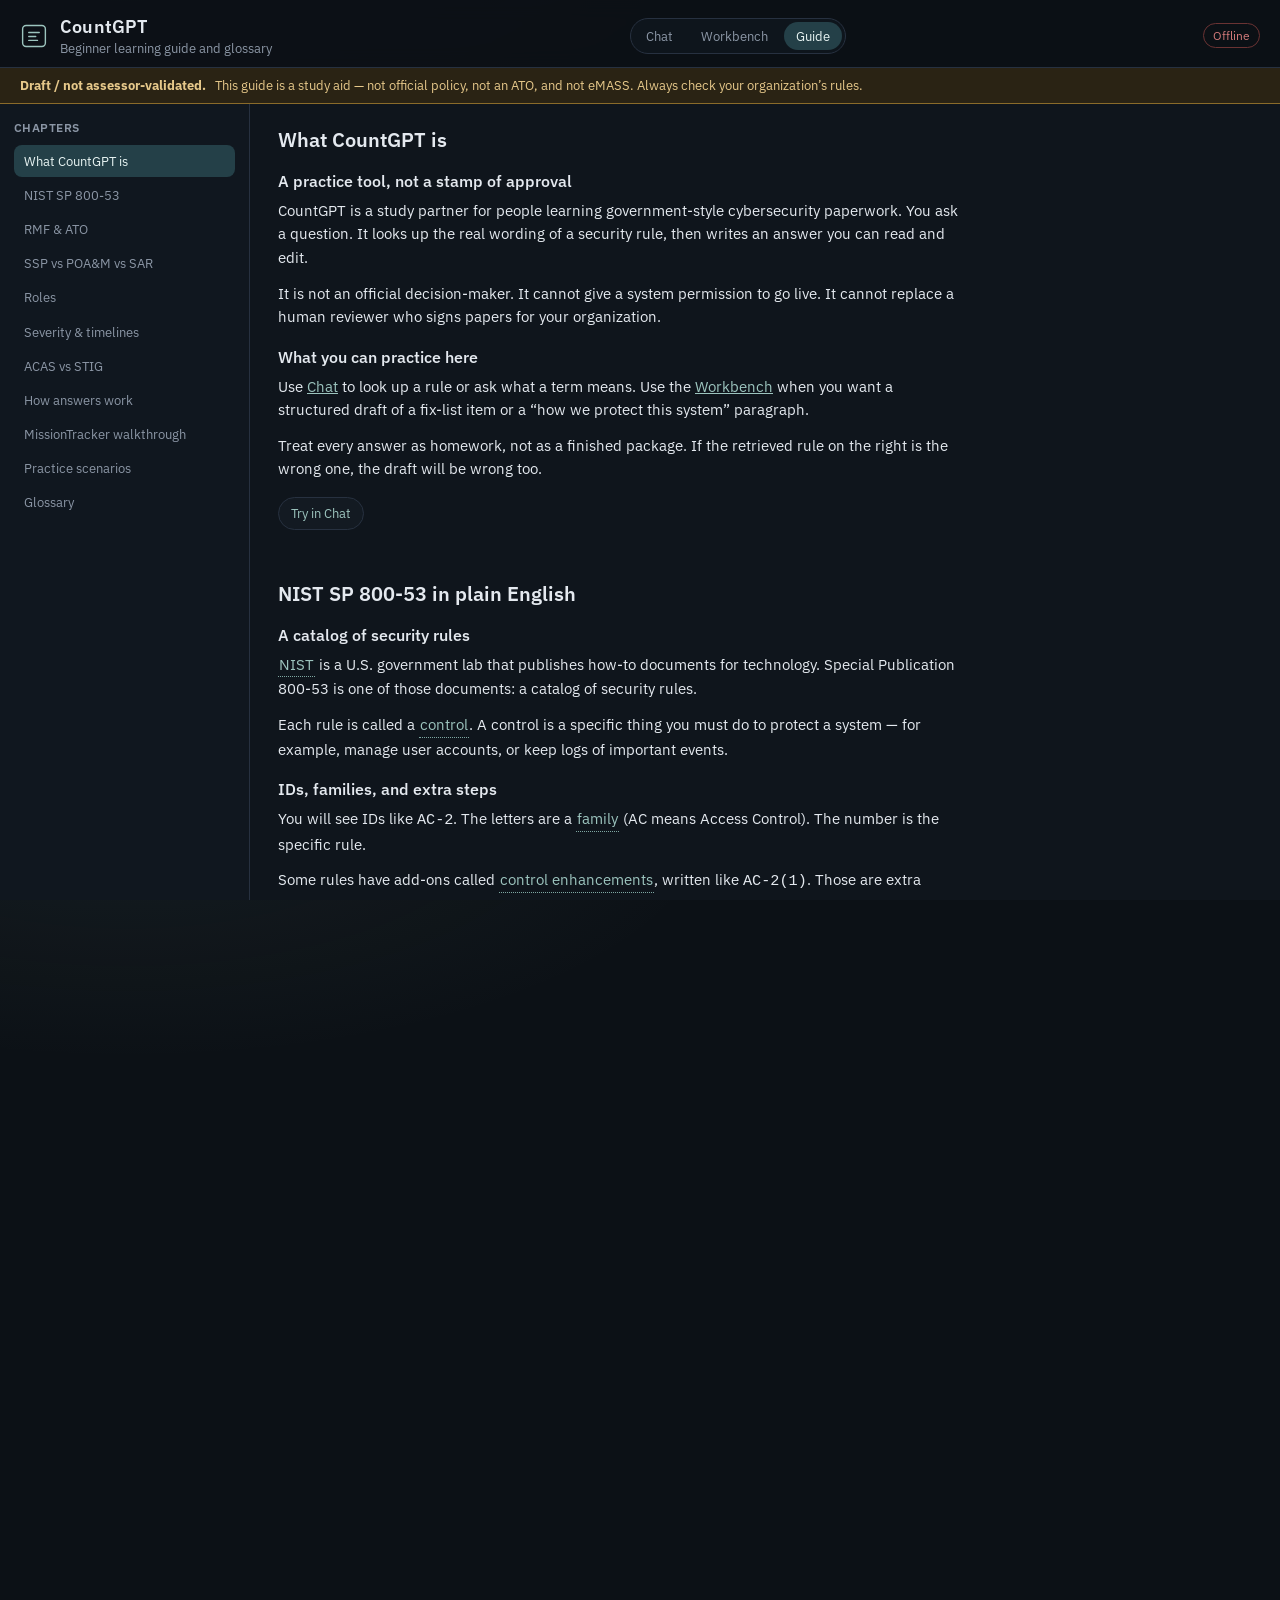
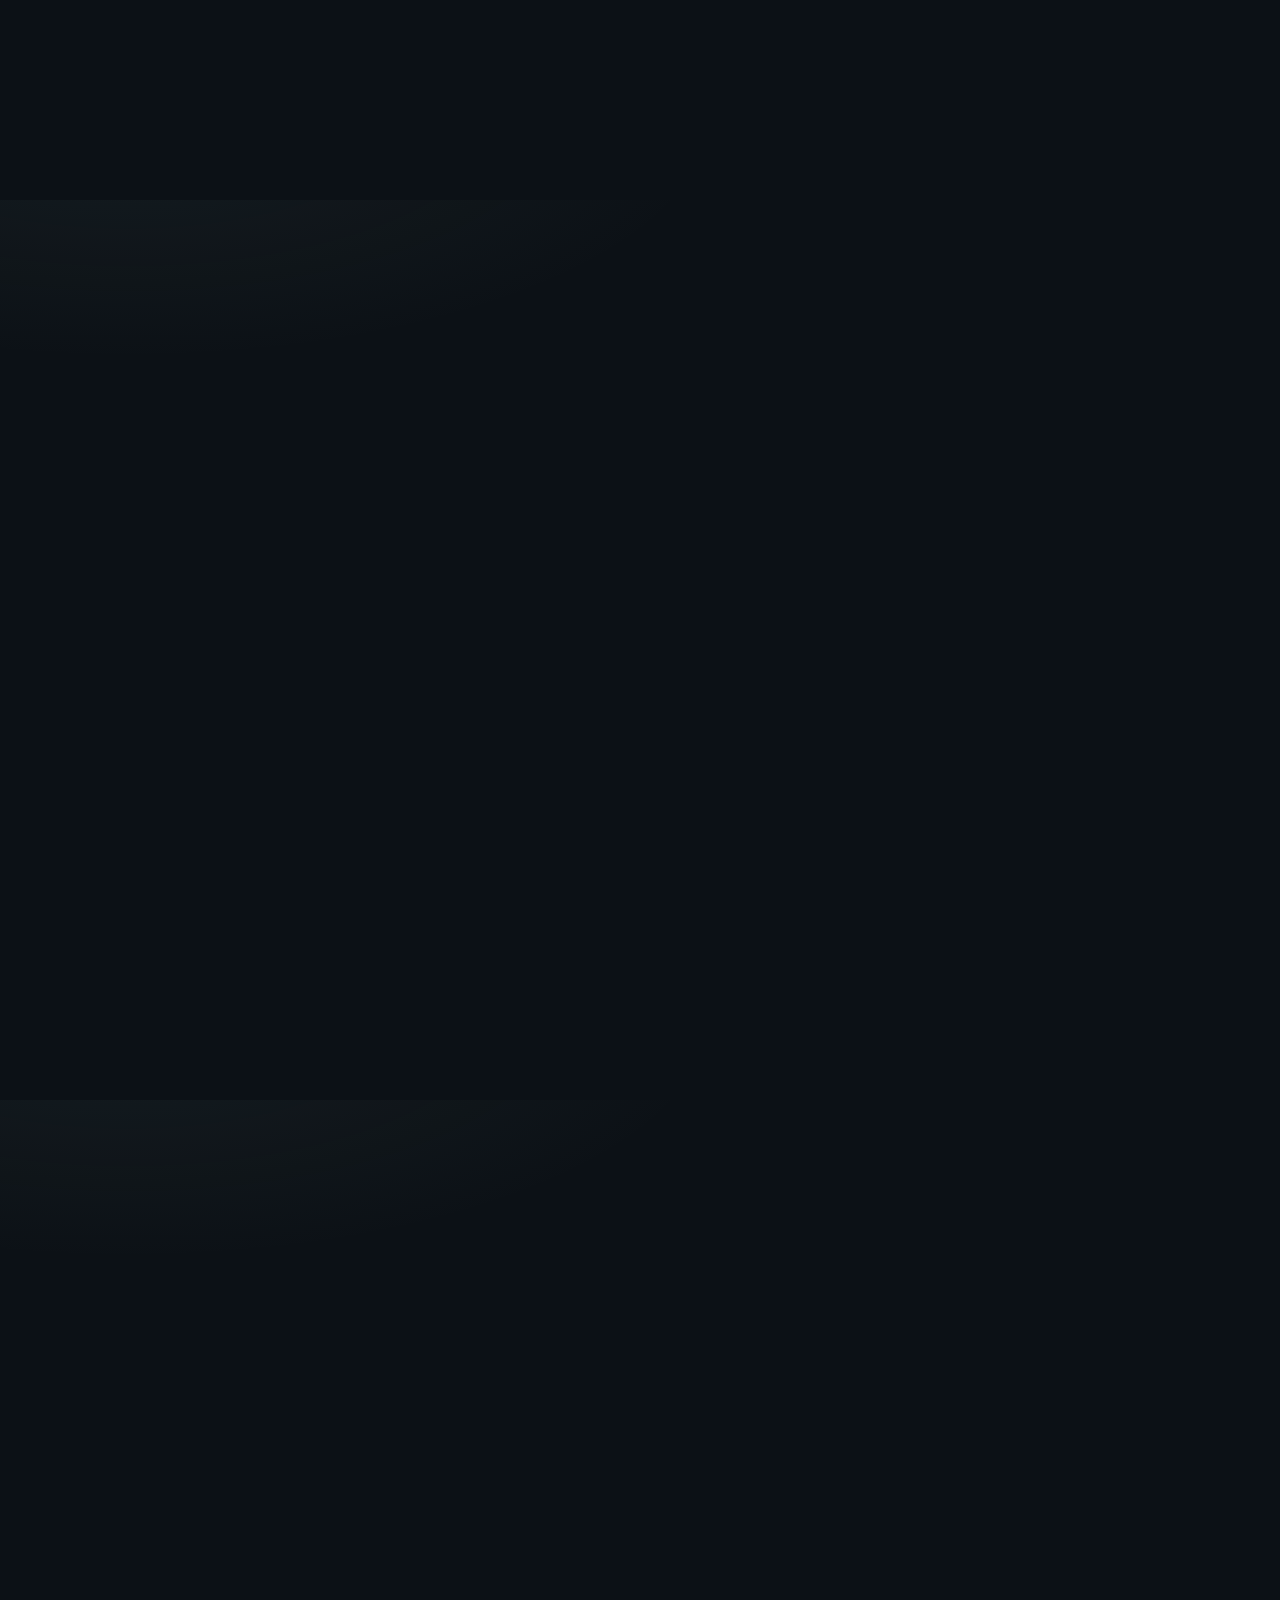
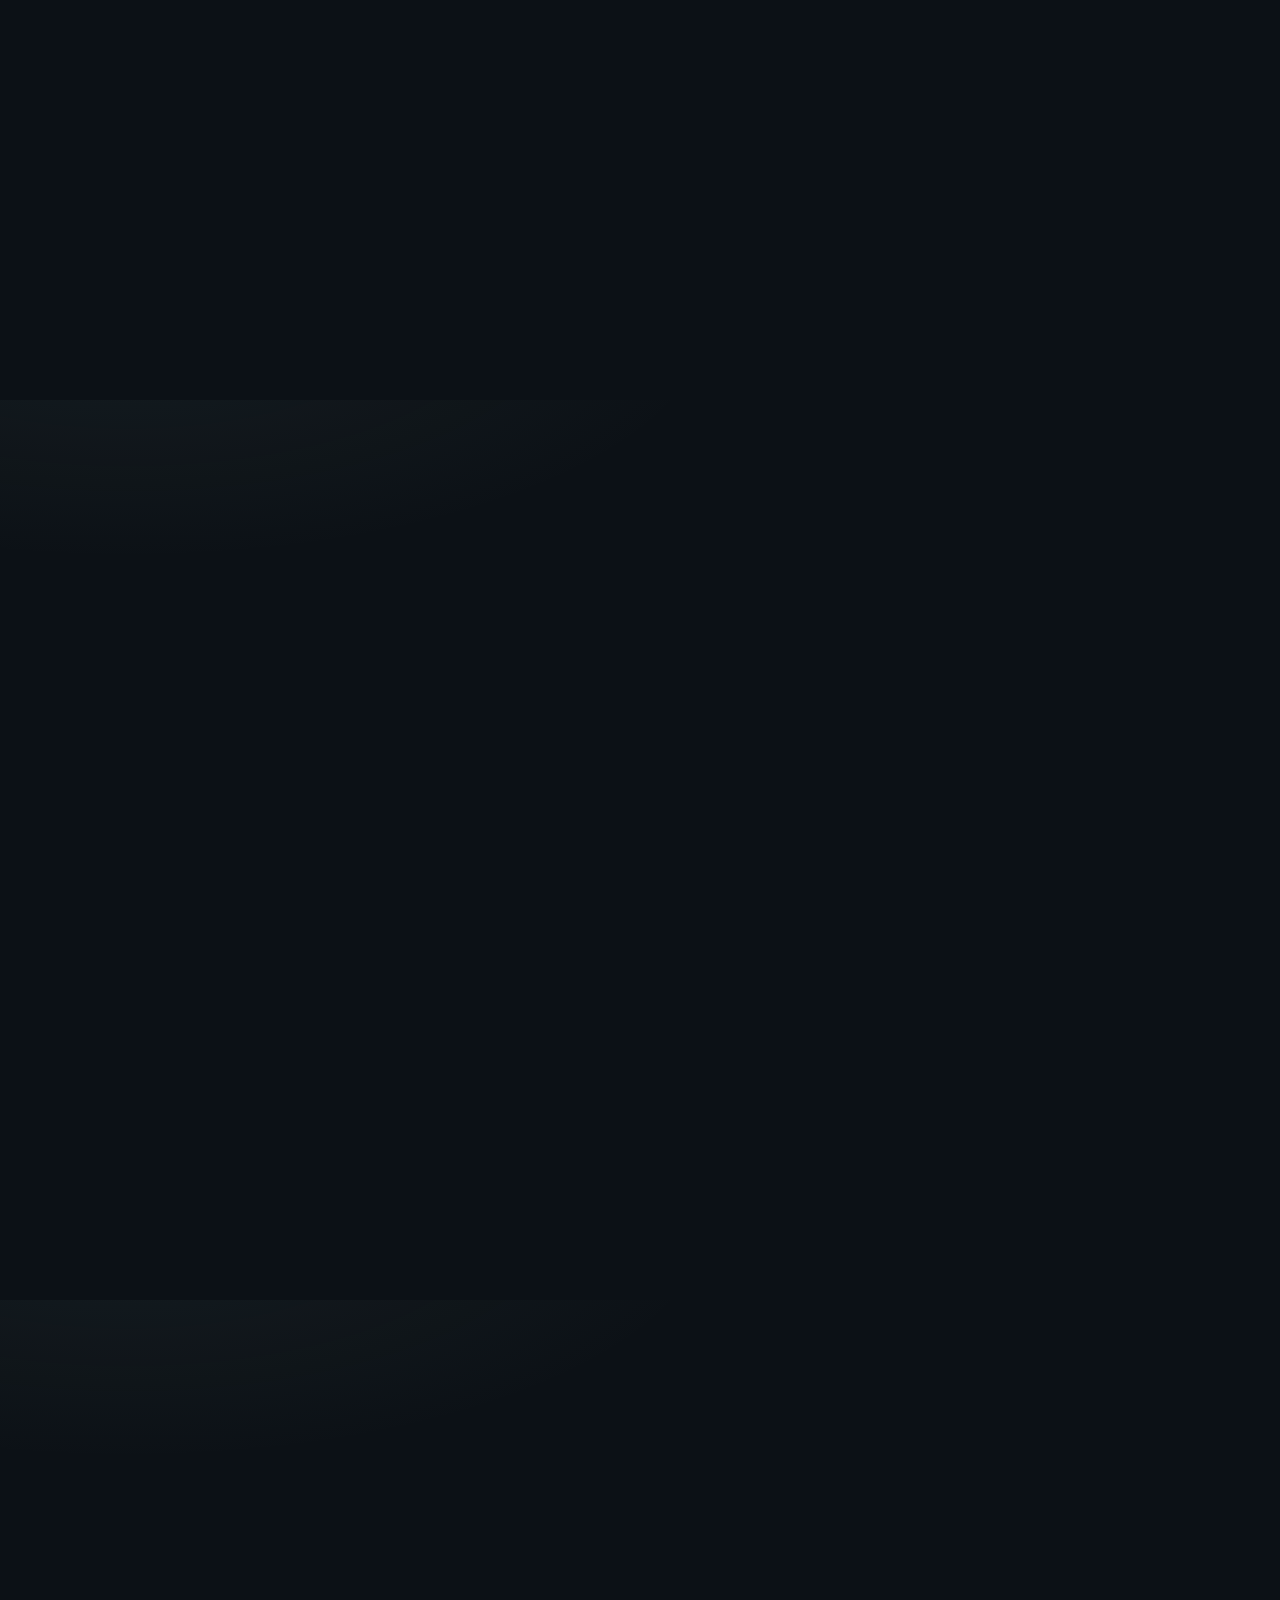
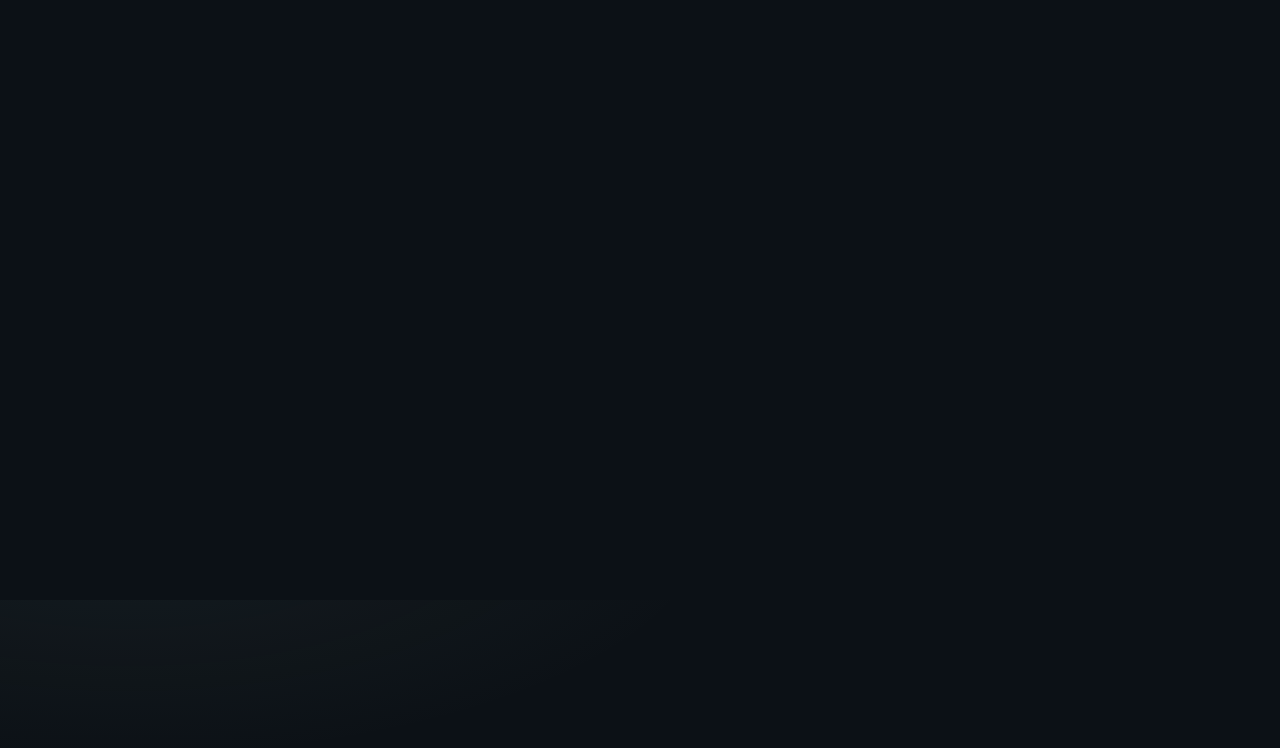
==== commit 58ac7a95: "Add citations, MissionTracker guide, finding paste, and retrieval evals. Surface retrieved control q" ====
--- a/static/guide.html
+++ b/static/guide.html
@@ -59,6 +59,7 @@
             <a href="#severity-timelines">Severity &amp; timelines</a>
             <a href="#acas-vs-stig">ACAS vs STIG</a>
             <a href="#how-countgpt-answers">How answers work</a>
+            <a href="#missiontracker">MissionTracker walkthrough</a>
             <a href="#practice-scenarios">Practice scenarios</a>
             <a href="#glossary">Glossary</a>
           </nav>
@@ -334,6 +335,145 @@
                 without a human review. The yellow banner is there on purpose.
               </p>
               <a class="try-chat" href="/?q=What%20does%20AC-2%20require%3F">Try in Chat</a>
+            </section>
+          </article>
+
+          <article id="missiontracker" class="guide-chapter">
+            <h2>MissionTracker walkthrough</h2>
+            <p class="fictional-flag">
+              <strong>Fictional / for learning.</strong>
+              MissionTracker is a made-up contractor web app. The people, scan
+              hit, and dates below are practice data — not a real network and
+              not assessor-validated.
+            </p>
+            <section>
+              <h3>Setup: who owns the system</h3>
+              <p>
+                A contractor runs <strong>MissionTracker</strong>, a Department
+                of Defense-style web app used to track field-task status. It is
+                inside an
+                <button type="button" class="term-chip" data-term="authorization-boundary">authorization boundary</button>
+                that already has an
+                <button type="button" class="term-chip" data-term="ato">ATO</button>
+                — written permission to operate. The
+                <button type="button" class="term-chip" data-term="isso">ISSO</button>
+                (Alex Rivera) does the day-to-day paperwork. The
+                <button type="button" class="term-chip" data-term="issm">ISSM</button>
+                reviews. The
+                <button type="button" class="term-chip" data-term="ao">AO</button>
+                accepts leftover risk. None of those people is CountGPT.
+              </p>
+              <p>
+                Two documents already exist. The
+                <button type="button" class="term-chip" data-term="ssp">SSP</button>
+                says how MissionTracker is supposed to be protected. The
+                <button type="button" class="term-chip" data-term="poam">POA&amp;M</button>
+                lists what is still broken and when it should be fixed. They
+                must stay honest with each other.
+              </p>
+              <a class="try-chat" href="/?q=What%20does%20an%20ISSO%20do%20after%20an%20ACAS%20High%20finding%3F">Try in Chat: ISSO after a High finding</a>
+            </section>
+            <section>
+              <h3>Monday: an ACAS High weak-cipher hit</h3>
+              <p>
+                On Monday an
+                <button type="button" class="term-chip" data-term="acas">ACAS</button>
+                /
+                <button type="button" class="term-chip" data-term="nessus">Nessus</button>
+                scan of the public login page reports a High finding: the
+                server still allows a weak TLS cipher. Common practice clocks
+                treat High as about 30 days from discovery — not from “today,”
+                and not a law that every agency must use.
+              </p>
+              <p>
+                Alex writes down what the scanner actually said. If the paste
+                has no
+                <button type="button" class="term-chip" data-term="plugin-id">plugin ID</button>,
+                the draft keeps a placeholder. Inventing a number would make
+                the package look more finished than it is.
+              </p>
+              <p class="practice-actions">
+                <a class="try-chat" href="/workbench?scenario=missiontracker-acas-high">Open the MissionTracker POA&amp;M scenario</a>
+                <a href="/workbench?scenario=acas-high-weak-cipher">Related HarborDesk High cipher practice</a>
+              </p>
+            </section>
+            <section>
+              <h3>What gets written</h3>
+              <p>
+                The scan hit becomes a POA&amp;M item: weakness, owner, 30-day
+                plan, milestones, status still Open. The NIST rules that usually
+                sit next to this story are
+                <code>SC-8</code> (protect data in transit) and sometimes
+                <code>SC-13</code> (use approved cryptography). If the SSP
+                paragraph for those rules still says “we only allow modern
+                TLS,” that paragraph needs a note or a planned edit — the SSP
+                should not pretend the hole is already gone.
+              </p>
+              <p>
+                Optional practice: draft the
+                <code>SC-8</code> SSP statement for MissionTracker after you
+                write the POA&amp;M, and keep unnamed products as placeholders.
+              </p>
+              <p class="practice-actions">
+                <a class="try-chat" href="/?q=What%20does%20SC-8%20require%3F">Try in Chat: What does SC-8 require?</a>
+                <a href="/workbench?scenario=ssp-ia2-mfa">Related SSP MFA practice</a>
+              </p>
+            </section>
+            <section>
+              <h3>Later: assessment, AO decision, watching</h3>
+              <p>
+                Months later testers write a
+                <button type="button" class="term-chip" data-term="sar">SAR</button>
+                — what they checked, what passed, what is still open. The AO
+                reads leftover risk and either keeps, limits, or stops the ATO.
+                After the system is live,
+                <button type="button" class="term-chip" data-term="continuous-monitoring">Continuous Monitoring</button>
+                continues: new scans, updated POA&amp;M items, honest SSP
+                edits. An ATO is not “set and forget.”
+              </p>
+              <a class="try-chat" href="/?q=What%20is%20Continuous%20Monitoring%20after%20an%20ATO%3F">Try in Chat: Continuous Monitoring</a>
+            </section>
+            <section>
+              <h3>Where this work lives in CountGPT</h3>
+              <table class="guide-table">
+                <thead>
+                  <tr>
+                    <th>Real-life artifact</th>
+                    <th>Where to practice it here</th>
+                  </tr>
+                </thead>
+                <tbody>
+                  <tr>
+                    <td>Roles, ATO, SSP vs POA&amp;M vs SAR</td>
+                    <td>
+                      Guide chapters
+                      <a href="#roles">Roles</a>,
+                      <a href="#rmf-ato">RMF &amp; ATO</a>,
+                      <a href="#ssp-vs-poam">SSP vs POA&amp;M</a>
+                    </td>
+                  </tr>
+                  <tr>
+                    <td>Look up SC-8 / High fix clocks</td>
+                    <td><a href="/?q=What%20does%20SC-8%20require%3F">Chat</a> · Sources panel quotes the retrieved rule</td>
+                  </tr>
+                  <tr>
+                    <td>Monday ACAS High weak-cipher POA&amp;M</td>
+                    <td><a href="/workbench?scenario=missiontracker-acas-high">Workbench · MissionTracker scenario</a></td>
+                  </tr>
+                  <tr>
+                    <td>Paste a scan line or CSV into a draft row</td>
+                    <td>Workbench POA&amp;M → “Paste ACAS / Nessus findings or CSV”</td>
+                  </tr>
+                  <tr>
+                    <td>How-we-do-MFA SSP paragraph</td>
+                    <td><a href="/workbench?scenario=ssp-ia2-mfa">Workbench · IA-2 scenario</a></td>
+                  </tr>
+                  <tr>
+                    <td>Official eMASS package / AO signature</td>
+                    <td>Not here. CountGPT drafts only; a person still reviews.</td>
+                  </tr>
+                </tbody>
+              </table>
             </section>
           </article>
 
--- a/static/styles.css
+++ b/static/styles.css
@@ -483,6 +483,177 @@
   line-height: 1.45;
 }
 
+.sources-status {
+  margin: 0 0 10px;
+  padding: 8px 10px;
+  border-radius: 10px;
+  font-size: 0.8rem;
+  line-height: 1.4;
+}
+
+.sources-status-empty,
+.sources-status-weak {
+  background: var(--amber-bg);
+  color: var(--amber-text);
+  border: 1px solid var(--amber-line);
+}
+
+.sources-status-ok {
+  color: var(--muted);
+}
+
+.source-card.used {
+  border-color: #3b6a72;
+}
+
+.source-card.highlight {
+  outline: 1px solid var(--accent);
+}
+
+.source-used,
+.source-unused {
+  font-size: 0.7rem;
+  text-transform: uppercase;
+  letter-spacing: 0.03em;
+  border-radius: 999px;
+  padding: 1px 7px;
+}
+
+.source-used {
+  color: var(--ok);
+  border: 1px solid #2f5a3d;
+}
+
+.source-unused {
+  color: var(--muted);
+  border: 1px solid var(--line);
+}
+
+.source-quote {
+  margin: 0;
+  padding: 6px 8px 6px 10px;
+  border-left: 2px solid var(--accent);
+  color: var(--muted);
+  font-size: 0.8rem;
+  line-height: 1.45;
+}
+
+.cite-chip {
+  display: inline;
+  margin: 0 1px;
+  padding: 0 4px;
+  border: 1px solid #3b6a72;
+  border-radius: 6px;
+  background: #18262c;
+  color: var(--accent-strong);
+  font-family: var(--mono);
+  font-size: 0.78em;
+  cursor: pointer;
+}
+
+.cite-chip:hover {
+  color: var(--text);
+  border-color: var(--accent);
+}
+
+.findings-import {
+  margin: 0 0 12px;
+  padding: 8px 10px 10px;
+  border: 1px solid var(--line);
+  border-radius: 12px;
+  background: #0e151c;
+}
+
+.findings-import summary {
+  cursor: pointer;
+  color: var(--text);
+  font-size: 0.86rem;
+  font-weight: 550;
+}
+
+.findings-import .form-lead {
+  margin-top: 8px;
+}
+
+.findings-actions {
+  margin-top: 8px;
+}
+
+.findings-file-label {
+  display: inline-flex;
+}
+
+.findings-rows {
+  display: flex;
+  flex-direction: column;
+  gap: 8px;
+  margin-top: 10px;
+}
+
+.finding-row {
+  text-align: left;
+  font: inherit;
+  border: 1px solid var(--line);
+  border-radius: 10px;
+  background: #10171f;
+  color: var(--text);
+  padding: 8px 10px;
+  cursor: pointer;
+}
+
+.finding-row:hover,
+.finding-row.selected {
+  border-color: #3b6a72;
+  background: #18222c;
+}
+
+.finding-row-meta {
+  display: block;
+  color: var(--muted);
+  font-size: 0.72rem;
+  text-transform: uppercase;
+  letter-spacing: 0.03em;
+  margin-bottom: 4px;
+}
+
+.finding-row-text {
+  display: block;
+  font-size: 0.82rem;
+  line-height: 1.4;
+}
+
+.guide-table {
+  width: 100%;
+  border-collapse: collapse;
+  font-size: 0.86rem;
+  margin: 0 0 14px;
+}
+
+.guide-table th,
+.guide-table td {
+  border: 1px solid var(--line);
+  padding: 7px 8px;
+  text-align: left;
+  vertical-align: top;
+}
+
+.guide-table th {
+  color: var(--muted);
+  font-weight: 550;
+  background: #10171f;
+}
+
+.fictional-flag {
+  margin: 0 0 12px;
+  padding: 8px 10px;
+  border: 1px solid var(--amber-line);
+  border-radius: 10px;
+  background: var(--amber-bg);
+  color: var(--amber-text);
+  font-size: 0.84rem;
+  line-height: 1.4;
+}
+
 .sources-toggle,
 #btn-close-sources {
   display: none;
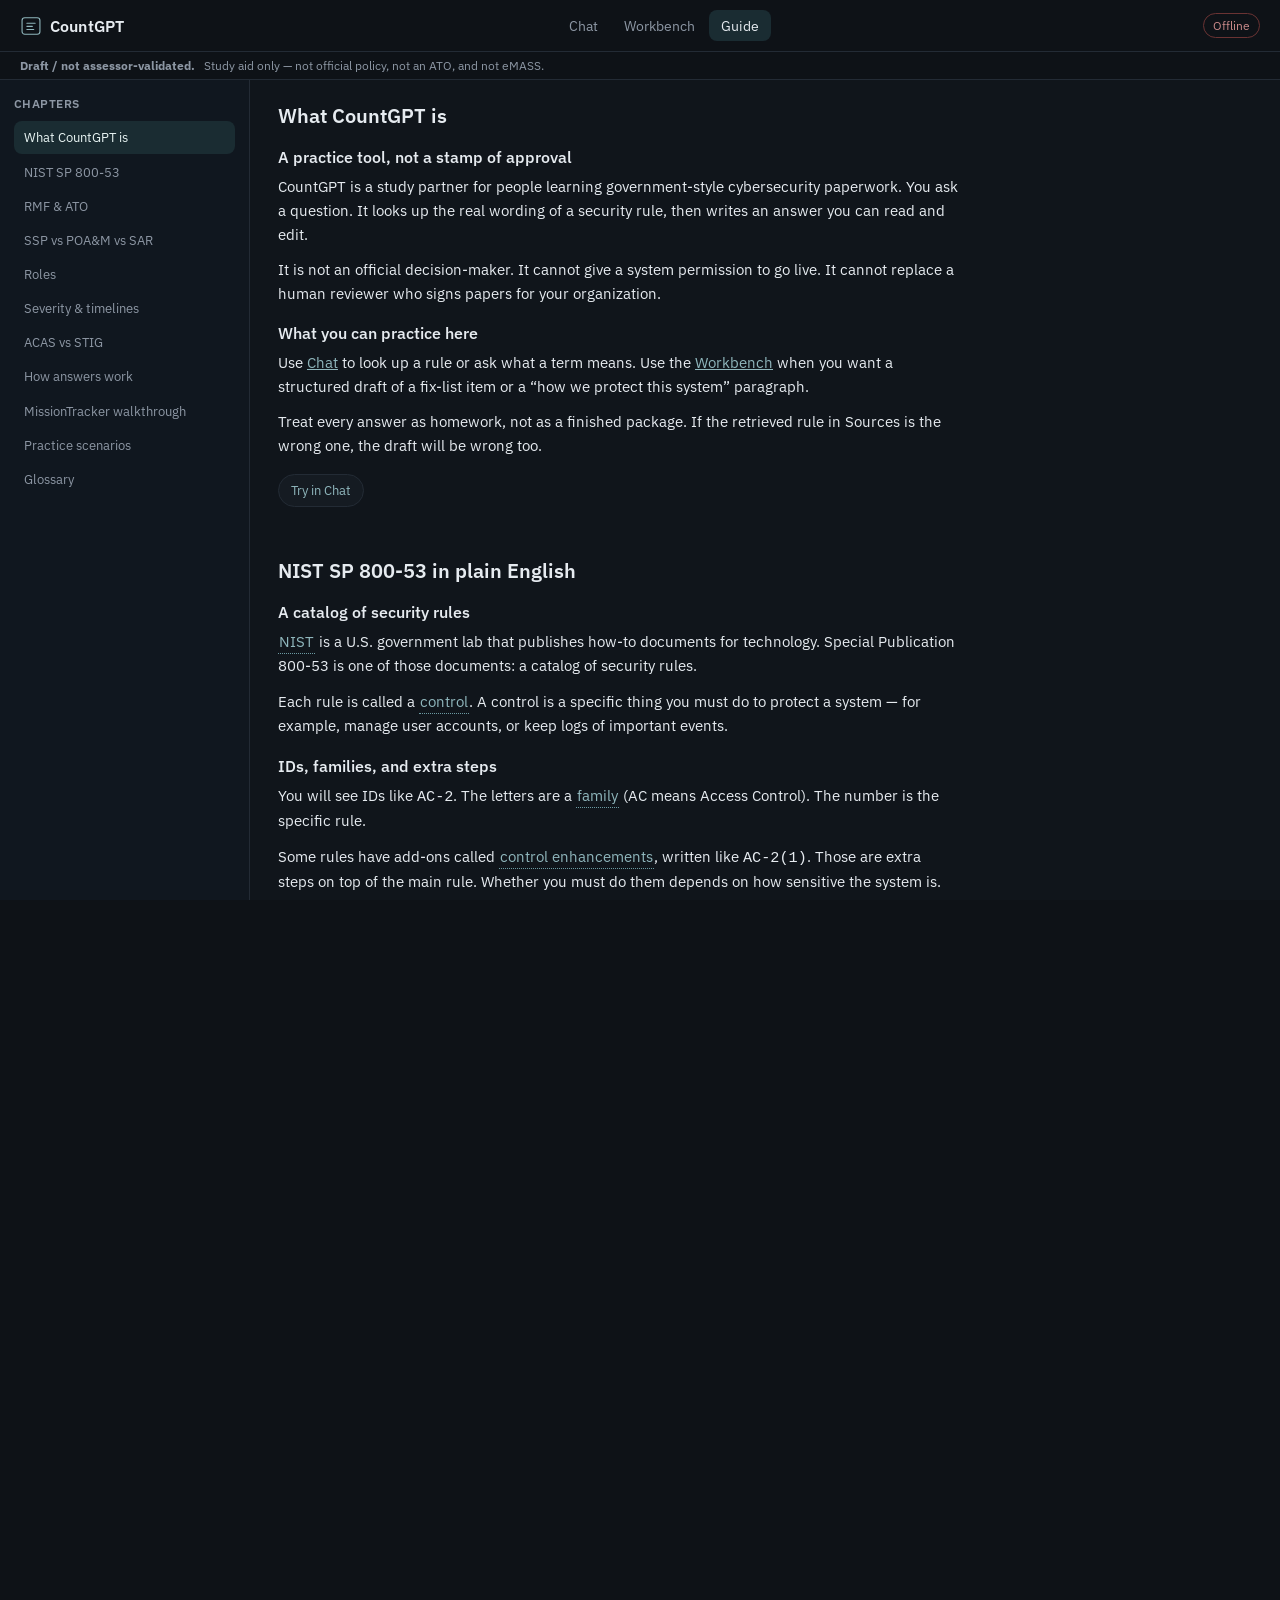
==== commit b051b82c: "Redesign the web UI and add on-device chat history. Slim the Chat/Workbench/Guide shell, move Source" ====
--- a/static/guide.html
+++ b/static/guide.html
@@ -19,18 +19,15 @@
   <body>
     <div class="app">
       <header class="topbar">
-        <div class="brand">
+        <a href="/" class="brand">
           <span class="mark" aria-hidden="true">
-            <svg viewBox="0 0 32 32" width="28" height="28">
+            <svg viewBox="0 0 32 32" width="22" height="22">
               <rect x="3" y="4" width="26" height="24" rx="4" fill="none" stroke="currentColor" stroke-width="1.6"/>
               <path d="M10 12h12M10 16.5h8M10 21h10" fill="none" stroke="currentColor" stroke-width="1.6" stroke-linecap="round"/>
             </svg>
           </span>
-          <div>
-            <h1>CountGPT</h1>
-            <p class="subtitle">Beginner learning guide and glossary</p>
-          </div>
-        </div>
+          <span class="brand-name">CountGPT</span>
+        </a>
         <nav class="shell-nav" aria-label="Primary">
           <a href="/" class="nav-link">Chat</a>
           <a href="/workbench" class="nav-link">Workbench</a>
@@ -41,11 +38,10 @@
         </div>
       </header>
 
-      <div class="disclaimer" role="note">
+      <p class="disclaimer" role="note">
         <strong>Draft / not assessor-validated.</strong>
-        This guide is a study aid — not official policy, not an ATO, and not eMASS.
-        Always check your organization’s rules.
-      </div>
+        Study aid only — not official policy, not an ATO, and not eMASS.
+      </p>
 
       <div class="workspace guide-workspace">
         <aside class="guide-toc" aria-label="Guide chapters">
@@ -92,7 +88,7 @@
               </p>
               <p>
                 Treat every answer as homework, not as a finished package. If the
-                retrieved rule on the right is the wrong one, the draft will be
+                retrieved rule in Sources is the wrong one, the draft will be
                 wrong too.
               </p>
               <a class="try-chat" href="/?q=What%20should%20I%20use%20CountGPT%20for%2C%20and%20what%20should%20I%20not%20use%20it%20for%3F">Try in Chat</a>
@@ -317,8 +313,8 @@
               <p>
                 When you ask a question, CountGPT first searches a local copy of
                 the real NIST SP 800-53 control text. That search is called
-                retrieval. Matching rule IDs and short excerpts show up in the
-                Sources panel.
+                retrieval.                 Matching rule IDs and short excerpts show up in
+                Sources.
               </p>
               <p>
                 Then it drafts an answer using those retrieved rules. If you asked
@@ -332,7 +328,7 @@
               <p>
                 Read the sources. If the retrieved control is wrong, the draft
                 will be wrong. Never paste a draft into an official package
-                without a human review. The yellow banner is there on purpose.
+                without a human review. The disclaimer at the top is there on purpose.
               </p>
               <a class="try-chat" href="/?q=What%20does%20AC-2%20require%3F">Try in Chat</a>
             </section>
@@ -454,7 +450,7 @@
                   </tr>
                   <tr>
                     <td>Look up SC-8 / High fix clocks</td>
-                    <td><a href="/?q=What%20does%20SC-8%20require%3F">Chat</a> · Sources panel quotes the retrieved rule</td>
+                      <td><a href="/?q=What%20does%20SC-8%20require%3F">Chat</a> · Sources quotes the retrieved rule</td>
                   </tr>
                   <tr>
                     <td>Monday ACAS High weak-cipher POA&amp;M</td>
--- a/static/styles.css
+++ b/static/styles.css
@@ -1,21 +1,22 @@
 :root {
-  --bg: #0c1116;
-  --bg-elev: #131a22;
-  --bg-chat: #0f151c;
-  --bg-user: #1a3340;
-  --bg-assistant: #171e27;
-  --line: #273140;
-  --text: #e4e9ef;
-  --muted: #8b96a5;
-  --accent: #7ea7a2;
-  --accent-strong: #9cc4be;
-  --amber-bg: #2a2314;
-  --amber-line: #8a6b2a;
-  --amber-text: #e6c88a;
-  --danger: #d27a7a;
-  --ok: #7dba8e;
-  --shadow: 0 12px 40px rgba(0, 0, 0, 0.28);
-  --radius: 14px;
+  --bg: #0e1217;
+  --bg-elev: #151b22;
+  --bg-chat: #10151b;
+  --bg-user: #1a2832;
+  --bg-assistant: #161c24;
+  --line: #232b35;
+  --text: #e6ebf0;
+  --muted: #8d97a4;
+  --accent: #6a9aa2;
+  --accent-strong: #8fb6bc;
+  --accent-bg: #1a2c32;
+  --amber-bg: #18160f;
+  --amber-line: #3a3424;
+  --amber-text: #c4b48a;
+  --danger: #c98a8a;
+  --ok: #7eaf8c;
+  --shadow: 0 16px 40px rgba(0, 0, 0, 0.32);
+  --radius: 12px;
   --font: "IBM Plex Sans", "Segoe UI", system-ui, sans-serif;
   --mono: "IBM Plex Mono", ui-monospace, monospace;
 }
@@ -32,9 +33,7 @@
 
 body {
   font-family: var(--font);
-  background:
-    radial-gradient(1200px 500px at 10% -10%, rgba(126, 167, 162, 0.08), transparent 50%),
-    var(--bg);
+  background: var(--bg);
   color: var(--text);
 }
 
@@ -49,29 +48,24 @@
   display: flex;
   align-items: center;
   justify-content: space-between;
-  gap: 16px;
-  padding: 14px 20px 10px;
+  gap: 20px;
+  padding: 10px 20px;
   border-bottom: 1px solid var(--line);
-  background: rgba(12, 17, 22, 0.92);
-  backdrop-filter: blur(10px);
+  background: var(--bg);
 }
 
 .shell-nav {
   display: flex;
   align-items: center;
-  gap: 4px;
-  padding: 3px;
-  border: 1px solid var(--line);
-  border-radius: 999px;
-  background: #0e151c;
+  gap: 2px;
 }
 
 .nav-link {
   color: var(--muted);
   text-decoration: none;
-  font-size: 0.84rem;
-  padding: 5px 12px;
-  border-radius: 999px;
+  font-size: 0.9rem;
+  padding: 6px 12px;
+  border-radius: 8px;
 }
 
 .nav-link:hover {
@@ -79,8 +73,8 @@
 }
 
 .nav-link.active {
-  color: #e8f4f3;
-  background: #244048;
+  color: var(--text);
+  background: var(--accent-bg);
 }
 
 .empty-state a {
@@ -90,8 +84,16 @@
 .brand {
   display: flex;
   align-items: center;
-  gap: 12px;
+  gap: 8px;
   min-width: 0;
+  color: inherit;
+  text-decoration: none;
+}
+
+.brand-name {
+  font-size: 1rem;
+  font-weight: 600;
+  letter-spacing: 0.01em;
 }
 
 .mark {
@@ -146,12 +148,15 @@
 
 .disclaimer {
   margin: 0;
-  padding: 8px 20px;
-  background: var(--amber-bg);
-  color: var(--amber-text);
-  border-bottom: 1px solid var(--amber-line);
-  font-size: 0.84rem;
+  padding: 5px 20px;
+  background: transparent;
+  color: var(--muted);
+  border-bottom: 1px solid var(--line);
+  font-size: 0.78rem;
   line-height: 1.4;
+  white-space: nowrap;
+  overflow: hidden;
+  text-overflow: ellipsis;
 }
 
 .disclaimer strong {
@@ -162,7 +167,18 @@
   flex: 1;
   min-height: 0;
   display: grid;
-  grid-template-columns: minmax(0, 1fr) minmax(280px, 360px);
+  grid-template-columns: minmax(0, 1fr);
+}
+
+.chat-shell {
+  flex: 1;
+  min-height: 0;
+  display: grid;
+  grid-template-columns: 248px minmax(0, 1fr);
+}
+
+.chat-shell.history-collapsed {
+  grid-template-columns: 56px minmax(0, 1fr);
 }
 
 .chat-pane,
@@ -187,7 +203,7 @@
 
 .empty-state {
   margin: auto;
-  max-width: 520px;
+  max-width: 440px;
   text-align: center;
   color: var(--muted);
 }
@@ -195,7 +211,7 @@
 .empty-state h2 {
   margin: 0 0 8px;
   color: var(--text);
-  font-size: 1.15rem;
+  font-size: 1.2rem;
   font-weight: 550;
 }
 
@@ -203,18 +219,18 @@
   display: flex;
   flex-wrap: wrap;
   justify-content: center;
-  gap: 8px;
-  margin-top: 16px;
+  gap: 6px;
+  margin-top: 18px;
 }
 
 .chip {
-  border: 1px solid var(--line);
+  border: 1px solid transparent;
   background: var(--bg-elev);
-  color: var(--text);
+  color: var(--muted);
   border-radius: 999px;
-  padding: 7px 12px;
+  padding: 6px 11px;
   font: inherit;
-  font-size: 0.8rem;
+  font-size: 0.78rem;
   cursor: pointer;
 }
 
@@ -231,13 +247,12 @@
 }
 
 .bubble {
-  max-width: min(76ch, 92%);
-  padding: 12px 14px;
+  max-width: min(72ch, 92%);
+  padding: 11px 14px;
   border-radius: var(--radius);
-  line-height: 1.5;
+  line-height: 1.55;
   font-size: 0.95rem;
-  border: 1px solid var(--line);
-  box-shadow: var(--shadow);
+  border: 1px solid transparent;
 }
 
 .bubble.user {
@@ -334,24 +349,33 @@
 
 .composer {
   display: flex;
+  flex-direction: column;
   gap: 10px;
-  padding: 12px 16px 16px;
+  padding: 12px 18px 16px;
   border-top: 1px solid var(--line);
-  background: rgba(15, 21, 28, 0.96);
+  background: var(--bg-chat);
 }
 
 .composer textarea {
   flex: 1;
+  width: 100%;
   resize: none;
-  min-height: 46px;
+  min-height: 52px;
   max-height: 160px;
   border-radius: 12px;
   border: 1px solid var(--line);
   background: var(--bg-elev);
   color: var(--text);
-  padding: 12px 14px;
+  padding: 13px 14px;
   font: inherit;
   line-height: 1.4;
+}
+
+.composer-actions {
+  display: flex;
+  flex-wrap: wrap;
+  align-items: center;
+  gap: 8px;
 }
 
 .composer textarea:focus {
@@ -380,11 +404,30 @@
 }
 
 .btn.primary {
-  background: #244048;
-  border-color: #3b6a72;
+  background: var(--accent-bg);
+  border-color: #355860;
   color: #e8f4f3;
-  font-weight: 550;
-  min-width: 76px;
+  font-weight: 600;
+  min-width: 104px;
+  padding: 10px 18px;
+  font-size: 0.92rem;
+}
+
+.composer-actions .btn.primary {
+  min-width: 120px;
+  padding: 11px 22px;
+}
+
+.count-badge {
+  display: inline-grid;
+  place-items: center;
+  min-width: 1.2em;
+  margin-left: 4px;
+  padding: 0 5px;
+  border-radius: 999px;
+  background: var(--accent-bg);
+  color: var(--accent-strong);
+  font-size: 0.72rem;
 }
 
 .btn.ghost {
@@ -399,9 +442,23 @@
 }
 
 .sources-pane {
+  position: fixed;
+  top: 0;
+  right: 0;
+  width: min(100%, 380px);
+  height: 100%;
+  z-index: 30;
+  transform: translateX(100%);
+  transition: transform 0.2s ease;
   border-left: 1px solid var(--line);
   background: var(--bg-elev);
   padding: 16px 16px 20px;
+  overflow: hidden;
+}
+
+.sources-pane.open {
+  transform: translateX(0);
+  box-shadow: var(--shadow);
 }
 
 .sources-head {
@@ -409,6 +466,10 @@
   align-items: center;
   gap: 8px;
   margin-bottom: 12px;
+}
+
+.sources-head .sources-toggle {
+  margin-left: auto;
 }
 
 .sources-head h2 {
@@ -438,6 +499,8 @@
 }
 
 .sources-list {
+  flex: 1;
+  min-height: 0;
   overflow-y: auto;
   display: flex;
   flex-direction: column;
@@ -656,11 +719,166 @@
 
 .sources-toggle,
 #btn-close-sources {
+  display: inline-flex;
+}
+
+.backdrop {
+  display: block;
+  position: fixed;
+  inset: 0;
+  background: rgba(0, 0, 0, 0.45);
+  z-index: 25;
+}
+
+.backdrop[hidden] {
+  display: none !important;
+}
+
+.history-pane {
+  display: flex;
+  flex-direction: column;
+  min-height: 0;
+  gap: 10px;
+  padding: 14px 12px 16px;
+  border-right: 1px solid var(--line);
+  background: #12181f;
+}
+
+.history-head {
+  display: flex;
+  align-items: flex-start;
+  justify-content: space-between;
+  gap: 8px;
+}
+
+.history-head h2 {
+  margin: 0;
+  font-size: 0.82rem;
+  font-weight: 600;
+}
+
+.history-hint {
+  margin: 2px 0 0;
+  color: var(--muted);
+  font-size: 0.72rem;
+}
+
+.history-new {
+  width: 100%;
+}
+
+.history-list {
+  flex: 1;
+  min-height: 0;
+  overflow-y: auto;
+  display: flex;
+  flex-direction: column;
+  gap: 4px;
+}
+
+.history-empty {
+  margin: 8px 4px;
+  color: var(--muted);
+  font-size: 0.8rem;
+}
+
+.history-item {
+  display: flex;
+  align-items: stretch;
+  gap: 2px;
+  border-radius: 8px;
+}
+
+.history-item.active {
+  background: var(--accent-bg);
+}
+
+.history-item-main {
+  flex: 1;
+  min-width: 0;
+  text-align: left;
+  border: 0;
+  background: transparent;
+  color: inherit;
+  font: inherit;
+  padding: 8px 8px 8px 10px;
+  cursor: pointer;
+  border-radius: 8px;
+}
+
+.history-item-main:hover {
+  background: #1a222b;
+}
+
+.history-item.active .history-item-main:hover {
+  background: transparent;
+}
+
+.history-item-title {
+  display: block;
+  overflow: hidden;
+  text-overflow: ellipsis;
+  white-space: nowrap;
+  font-size: 0.82rem;
+}
+
+.history-item-time {
+  display: block;
+  margin-top: 2px;
+  color: var(--muted);
+  font-size: 0.7rem;
+}
+
+.history-item-delete {
+  align-self: center;
+  opacity: 0.55;
+}
+
+.history-item-delete:hover {
+  opacity: 1;
+  border-color: var(--danger);
+  color: var(--danger);
+}
+
+.history-open,
+.history-expand {
   display: none;
 }
 
-.backdrop {
+.history-pane.collapsed .history-head-text,
+.history-pane.collapsed .history-list,
+.history-pane.collapsed .history-close {
   display: none;
+}
+
+.history-pane.collapsed .history-expand {
+  display: inline-flex;
+}
+
+.history-pane.collapsed .history-head {
+  justify-content: center;
+}
+
+.history-pane.collapsed .history-new {
+  width: 36px;
+  min-width: 36px;
+  height: 36px;
+  padding: 0;
+  align-self: center;
+  font-size: 0;
+}
+
+.history-pane.collapsed .history-new::after {
+  content: "+";
+  font-size: 1.25rem;
+  line-height: 1;
+}
+
+.draft-actions {
+  margin-left: auto;
+  display: flex;
+  flex-wrap: wrap;
+  gap: 6px;
 }
 
 .sr-only {
@@ -718,8 +936,8 @@
 
 .tab.active {
   color: #e8f4f3;
-  background: #244048;
-  border-color: #3b6a72;
+  background: var(--accent-bg);
+  border-color: #355860;
 }
 
 .form-lead {
@@ -1093,7 +1311,7 @@
 
 .guide-toc a.active {
   color: #e8f4f3;
-  background: #244048;
+  background: var(--accent-bg);
 }
 
 .guide-main {
@@ -1269,6 +1487,11 @@
     grid-template-columns: 1fr;
   }
 
+  .chat-shell,
+  .chat-shell.history-collapsed {
+    grid-template-columns: 1fr;
+  }
+
   .guide-workspace {
     grid-template-columns: 1fr;
     grid-template-rows: auto 1fr;
@@ -1299,45 +1522,65 @@
     grid-template-columns: 1fr;
   }
 
-  .sources-toggle,
-  #btn-close-sources {
+  .history-open {
     display: inline-flex;
   }
 
-  .sources-pane {
+  .history-expand {
+    display: none !important;
+  }
+
+  .history-pane,
+  .history-pane.collapsed {
     position: fixed;
     top: 0;
-    right: 0;
-    width: min(100%, 400px);
+    left: 0;
+    width: min(100%, 300px);
     height: 100%;
-    z-index: 20;
-    transform: translateX(100%);
+    z-index: 30;
+    transform: translateX(-100%);
     transition: transform 0.2s ease;
     box-shadow: var(--shadow);
   }
 
-  .sources-pane.open {
+  .history-pane.open {
     transform: translateX(0);
   }
 
-  .backdrop {
-    display: block;
-    position: fixed;
-    inset: 0;
-    background: rgba(0, 0, 0, 0.45);
-    z-index: 15;
+  .history-pane.collapsed .history-head-text,
+  .history-pane.collapsed .history-list,
+  .history-pane.collapsed .history-close {
+    display: revert;
+  }
+
+  .history-pane.collapsed .history-new {
+    width: 100%;
+    min-width: 0;
+    height: auto;
+    padding: 10px 18px;
+    font-size: 0.92rem;
+  }
+
+  .history-pane.collapsed .history-new::after {
+    content: none;
+  }
+
+  .disclaimer {
+    white-space: normal;
   }
 
   .topbar {
-    flex-direction: column;
-    align-items: stretch;
+    flex-wrap: wrap;
+    gap: 8px 16px;
+    padding: 10px 14px;
+  }
+
+  .shell-nav {
+    order: 3;
+    flex: 1 0 100%;
   }
 
   .top-actions {
-    justify-content: flex-start;
-  }
-
-  .shell-nav {
-    align-self: flex-start;
-  }
-}
+    margin-left: auto;
+  }
+}
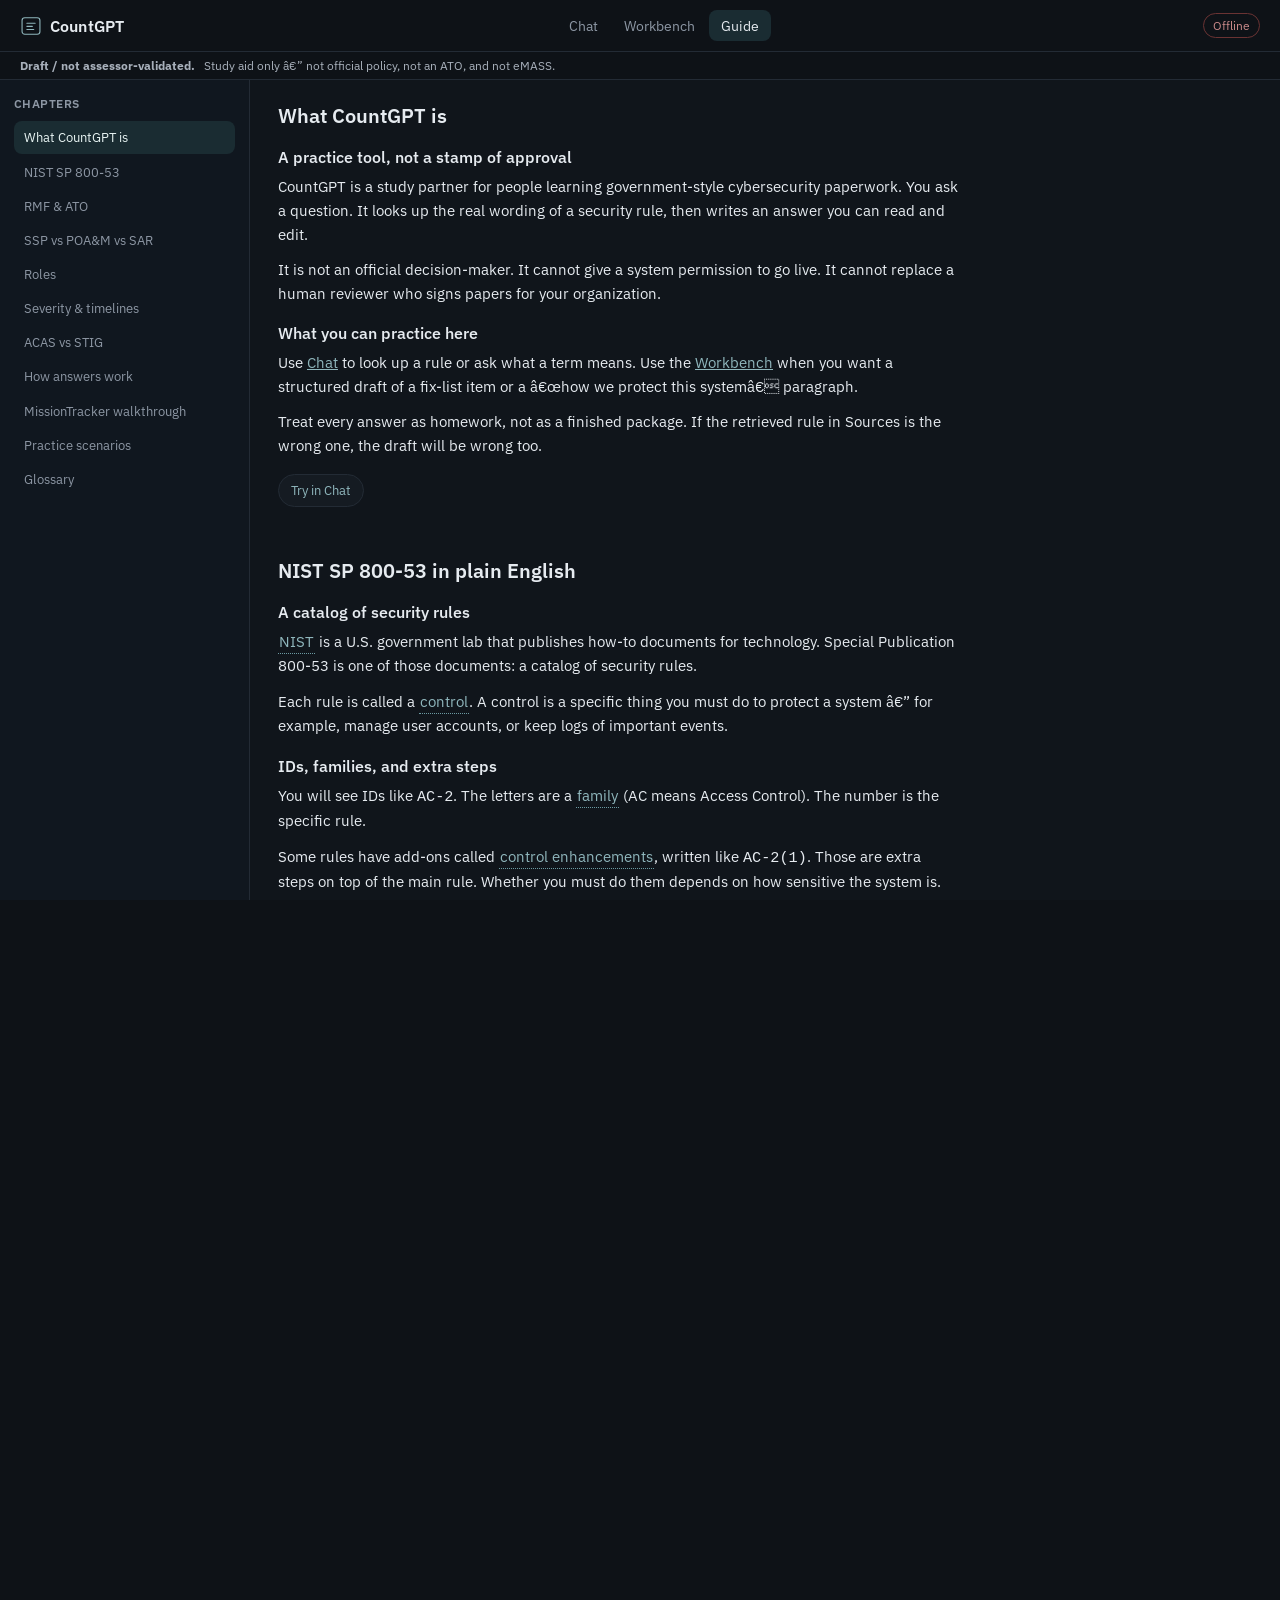
==== commit 788d7f89: "Cache-bust static CSS/JS so UI redesign loads after refresh." ====
--- a/static/guide.html
+++ b/static/guide.html
@@ -1,4 +1,4 @@
-<!DOCTYPE html>
+﻿<!DOCTYPE html>
 <html lang="en">
   <head>
     <meta charset="utf-8" />
@@ -8,7 +8,7 @@
       name="description"
       content="Beginner guide to CountGPT, NIST 800-53, RMF documents, and ISSO terms."
     />
-    <link rel="stylesheet" href="/static/styles.css" />
+    <link rel="stylesheet" href="/static/styles.css?v=20260913" />
     <link rel="preconnect" href="https://fonts.googleapis.com" />
     <link rel="preconnect" href="https://fonts.gstatic.com" crossorigin />
     <link
@@ -34,13 +34,13 @@
           <a href="/guide" class="nav-link active" aria-current="page">Guide</a>
         </nav>
         <div class="top-actions">
-          <span id="health-pill" class="pill pill-unknown" title="Checking backend…">Checking</span>
+          <span id="health-pill" class="pill pill-unknown" title="Checking backendâ€¦">Checking</span>
         </div>
       </header>
 
       <p class="disclaimer" role="note">
         <strong>Draft / not assessor-validated.</strong>
-        Study aid only — not official policy, not an ATO, and not eMASS.
+        Study aid only â€” not official policy, not an ATO, and not eMASS.
       </p>
 
       <div class="workspace guide-workspace">
@@ -83,8 +83,8 @@
               <p>
                 Use <a href="/">Chat</a> to look up a rule or ask what a term
                 means. Use the <a href="/workbench">Workbench</a> when you want a
-                structured draft of a fix-list item or a “how we protect this
-                system” paragraph.
+                structured draft of a fix-list item or a â€œhow we protect this
+                systemâ€ paragraph.
               </p>
               <p>
                 Treat every answer as homework, not as a finished package. If the
@@ -108,7 +108,7 @@
               <p>
                 Each rule is called a
                 <button type="button" class="term-chip" data-term="control">control</button>.
-                A control is a specific thing you must do to protect a system —
+                A control is a specific thing you must do to protect a system â€”
                 for example, manage user accounts, or keep logs of important
                 events.
               </p>
@@ -137,15 +137,15 @@
               <h3>Permission to operate</h3>
               <p>
                 Before many government systems are allowed to run, someone with
-                authority has to say “yes, the leftover risk is acceptable.” That
+                authority has to say â€œyes, the leftover risk is acceptable.â€ That
                 written permission is an
                 <button type="button" class="term-chip" data-term="ato">ATO</button>
-                — Authority to Operate.
+                â€” Authority to Operate.
               </p>
               <p>
                 The process used to get there is the
                 <button type="button" class="term-chip" data-term="rmf">RMF</button>
-                — Risk Management Framework. CountGPT can help you practice the
+                â€” Risk Management Framework. CountGPT can help you practice the
                 writing and lookup parts. It does not grant an ATO.
               </p>
             </section>
@@ -168,26 +168,26 @@
             <section>
               <h3>Three documents that travel together</h3>
               <p>
-                These three papers usually sit in the same authorization package —
+                These three papers usually sit in the same authorization package â€”
                 the folder of evidence used to ask for permission to operate.
               </p>
               <p>
                 The
                 <button type="button" class="term-chip" data-term="ssp">SSP</button>
-                (System Security Plan) is the “how we protect this system” story.
+                (System Security Plan) is the â€œhow we protect this systemâ€ story.
                 For each rule, it says what is in place today.
               </p>
               <p>
                 The
                 <button type="button" class="term-chip" data-term="poam">POA&amp;M</button>
-                (Plan of Action and Milestones) is the “what is still broken, and
-                when we will fix it” list. Each item has an owner, a due date, and
+                (Plan of Action and Milestones) is the â€œwhat is still broken, and
+                when we will fix itâ€ list. Each item has an owner, a due date, and
                 a status.
               </p>
               <p>
                 The
                 <button type="button" class="term-chip" data-term="sar">SAR</button>
-                (Security Assessment Report) is the “what testers found” report.
+                (Security Assessment Report) is the â€œwhat testers foundâ€ report.
                 Independent reviewers write what passed, what failed, and how
                 serious each miss is.
               </p>
@@ -252,7 +252,7 @@
               </p>
             </section>
             <section>
-              <h3>Common practice — not universal law</h3>
+              <h3>Common practice â€” not universal law</h3>
               <p>
                 A common
                 <button type="button" class="term-chip" data-term="fedramp">FedRAMP</button>
@@ -289,15 +289,15 @@
                 A
                 <button type="button" class="term-chip" data-term="stig">STIG</button>
                 (Security Technical Implementation Guide) is a configuration
-                checklist. It says how a product should be set up — which settings
+                checklist. It says how a product should be set up â€” which settings
                 should be on or off.
               </p>
             </section>
             <section>
               <h3>Do not mix them up in a write-up</h3>
               <p>
-                A scan finding (“this software version has a known hole”) is
-                different from a STIG finding (“this setting is not hardened”).
+                A scan finding (â€œthis software version has a known holeâ€) is
+                different from a STIG finding (â€œthis setting is not hardenedâ€).
                 Both can become POA&amp;M items. When you describe the weakness,
                 say which kind of check produced it, and do not invent a plugin
                 number you do not have.
@@ -339,7 +339,7 @@
             <p class="fictional-flag">
               <strong>Fictional / for learning.</strong>
               MissionTracker is a made-up contractor web app. The people, scan
-              hit, and dates below are practice data — not a real network and
+              hit, and dates below are practice data â€” not a real network and
               not assessor-validated.
             </p>
             <section>
@@ -351,7 +351,7 @@
                 <button type="button" class="term-chip" data-term="authorization-boundary">authorization boundary</button>
                 that already has an
                 <button type="button" class="term-chip" data-term="ato">ATO</button>
-                — written permission to operate. The
+                â€” written permission to operate. The
                 <button type="button" class="term-chip" data-term="isso">ISSO</button>
                 (Alex Rivera) does the day-to-day paperwork. The
                 <button type="button" class="term-chip" data-term="issm">ISSM</button>
@@ -378,7 +378,7 @@
                 <button type="button" class="term-chip" data-term="nessus">Nessus</button>
                 scan of the public login page reports a High finding: the
                 server still allows a weak TLS cipher. Common practice clocks
-                treat High as about 30 days from discovery — not from “today,”
+                treat High as about 30 days from discovery â€” not from â€œtoday,â€
                 and not a law that every agency must use.
               </p>
               <p>
@@ -401,8 +401,8 @@
                 sit next to this story are
                 <code>SC-8</code> (protect data in transit) and sometimes
                 <code>SC-13</code> (use approved cryptography). If the SSP
-                paragraph for those rules still says “we only allow modern
-                TLS,” that paragraph needs a note or a planned edit — the SSP
+                paragraph for those rules still says â€œwe only allow modern
+                TLS,â€ that paragraph needs a note or a planned edit â€” the SSP
                 should not pretend the hole is already gone.
               </p>
               <p>
@@ -420,12 +420,12 @@
               <p>
                 Months later testers write a
                 <button type="button" class="term-chip" data-term="sar">SAR</button>
-                — what they checked, what passed, what is still open. The AO
+                â€” what they checked, what passed, what is still open. The AO
                 reads leftover risk and either keeps, limits, or stops the ATO.
                 After the system is live,
                 <button type="button" class="term-chip" data-term="continuous-monitoring">Continuous Monitoring</button>
                 continues: new scans, updated POA&amp;M items, honest SSP
-                edits. An ATO is not “set and forget.”
+                edits. An ATO is not â€œset and forget.â€
               </p>
               <a class="try-chat" href="/?q=What%20is%20Continuous%20Monitoring%20after%20an%20ATO%3F">Try in Chat: Continuous Monitoring</a>
             </section>
@@ -450,19 +450,19 @@
                   </tr>
                   <tr>
                     <td>Look up SC-8 / High fix clocks</td>
-                      <td><a href="/?q=What%20does%20SC-8%20require%3F">Chat</a> · Sources quotes the retrieved rule</td>
+                      <td><a href="/?q=What%20does%20SC-8%20require%3F">Chat</a> Â· Sources quotes the retrieved rule</td>
                   </tr>
                   <tr>
                     <td>Monday ACAS High weak-cipher POA&amp;M</td>
-                    <td><a href="/workbench?scenario=missiontracker-acas-high">Workbench · MissionTracker scenario</a></td>
+                    <td><a href="/workbench?scenario=missiontracker-acas-high">Workbench Â· MissionTracker scenario</a></td>
                   </tr>
                   <tr>
                     <td>Paste a scan line or CSV into a draft row</td>
-                    <td>Workbench POA&amp;M → “Paste ACAS / Nessus findings or CSV”</td>
+                    <td>Workbench POA&amp;M â†’ â€œPaste ACAS / Nessus findings or CSVâ€</td>
                   </tr>
                   <tr>
                     <td>How-we-do-MFA SSP paragraph</td>
-                    <td><a href="/workbench?scenario=ssp-ia2-mfa">Workbench · IA-2 scenario</a></td>
+                    <td><a href="/workbench?scenario=ssp-ia2-mfa">Workbench Â· IA-2 scenario</a></td>
                   </tr>
                   <tr>
                     <td>Official eMASS package / AO signature</td>
@@ -480,17 +480,17 @@
               <p>
                 These cases are labeled <strong>Practice / fictional</strong>.
                 They are not real systems. Each one prefills the Workbench form
-                so you can write a draft, then compare it to a short “what good
-                looks like” list. Nothing is sent to the model until you press
+                so you can write a draft, then compare it to a short â€œwhat good
+                looks likeâ€ list. Nothing is sent to the model until you press
                 Generate.
               </p>
               <p>
                 Open a card to jump to
-                <code>/workbench?scenario=…</code>. Use field help (“Why this
-                field?”) if a box is new to you.
-              </p>
-            </section>
-            <p id="practice-status" class="sources-empty">Loading practice scenarios…</p>
+                <code>/workbench?scenario=â€¦</code>. Use field help (â€œWhy this
+                field?â€) if a box is new to you.
+              </p>
+            </section>
+            <p id="practice-status" class="sources-empty">Loading practice scenariosâ€¦</p>
             <div id="practice-list" class="practice-list"></div>
           </article>
 
@@ -505,17 +505,17 @@
               <input
                 id="glossary-search"
                 type="search"
-                placeholder="Search terms — SSP, POA&amp;M, ISSO…"
+                placeholder="Search terms â€” SSP, POA&amp;M, ISSOâ€¦"
                 autocomplete="off"
               />
             </label>
-            <p id="glossary-status" class="sources-empty">Loading glossary…</p>
+            <p id="glossary-status" class="sources-empty">Loading glossaryâ€¦</p>
             <div id="glossary-list" class="glossary-list"></div>
           </article>
         </main>
       </div>
     </div>
 
-    <script src="/static/guide.js"></script>
+    <script src="/static/guide.js?v=20260913"></script>
   </body>
 </html>
--- a/static/styles.css
+++ b/static/styles.css
@@ -150,7 +150,7 @@
   margin: 0;
   padding: 5px 20px;
   background: transparent;
-  color: var(--muted);
+  color: #a8b0bb;
   border-bottom: 1px solid var(--line);
   font-size: 0.78rem;
   line-height: 1.4;
@@ -1200,6 +1200,18 @@
   margin-top: 4px;
 }
 
+.wb-form > .form-actions {
+  position: sticky;
+  bottom: -20px;
+  padding: 12px 0 4px;
+  background: #10171f;
+  z-index: 1;
+}
+
+.wb-form > .form-actions .btn.primary {
+  min-width: 140px;
+}
+
 .draft-head {
   display: flex;
   align-items: center;
@@ -1583,4 +1595,8 @@
   .top-actions {
     margin-left: auto;
   }
-}
+
+  .composer-actions .btn.ghost:disabled {
+    display: none;
+  }
+}
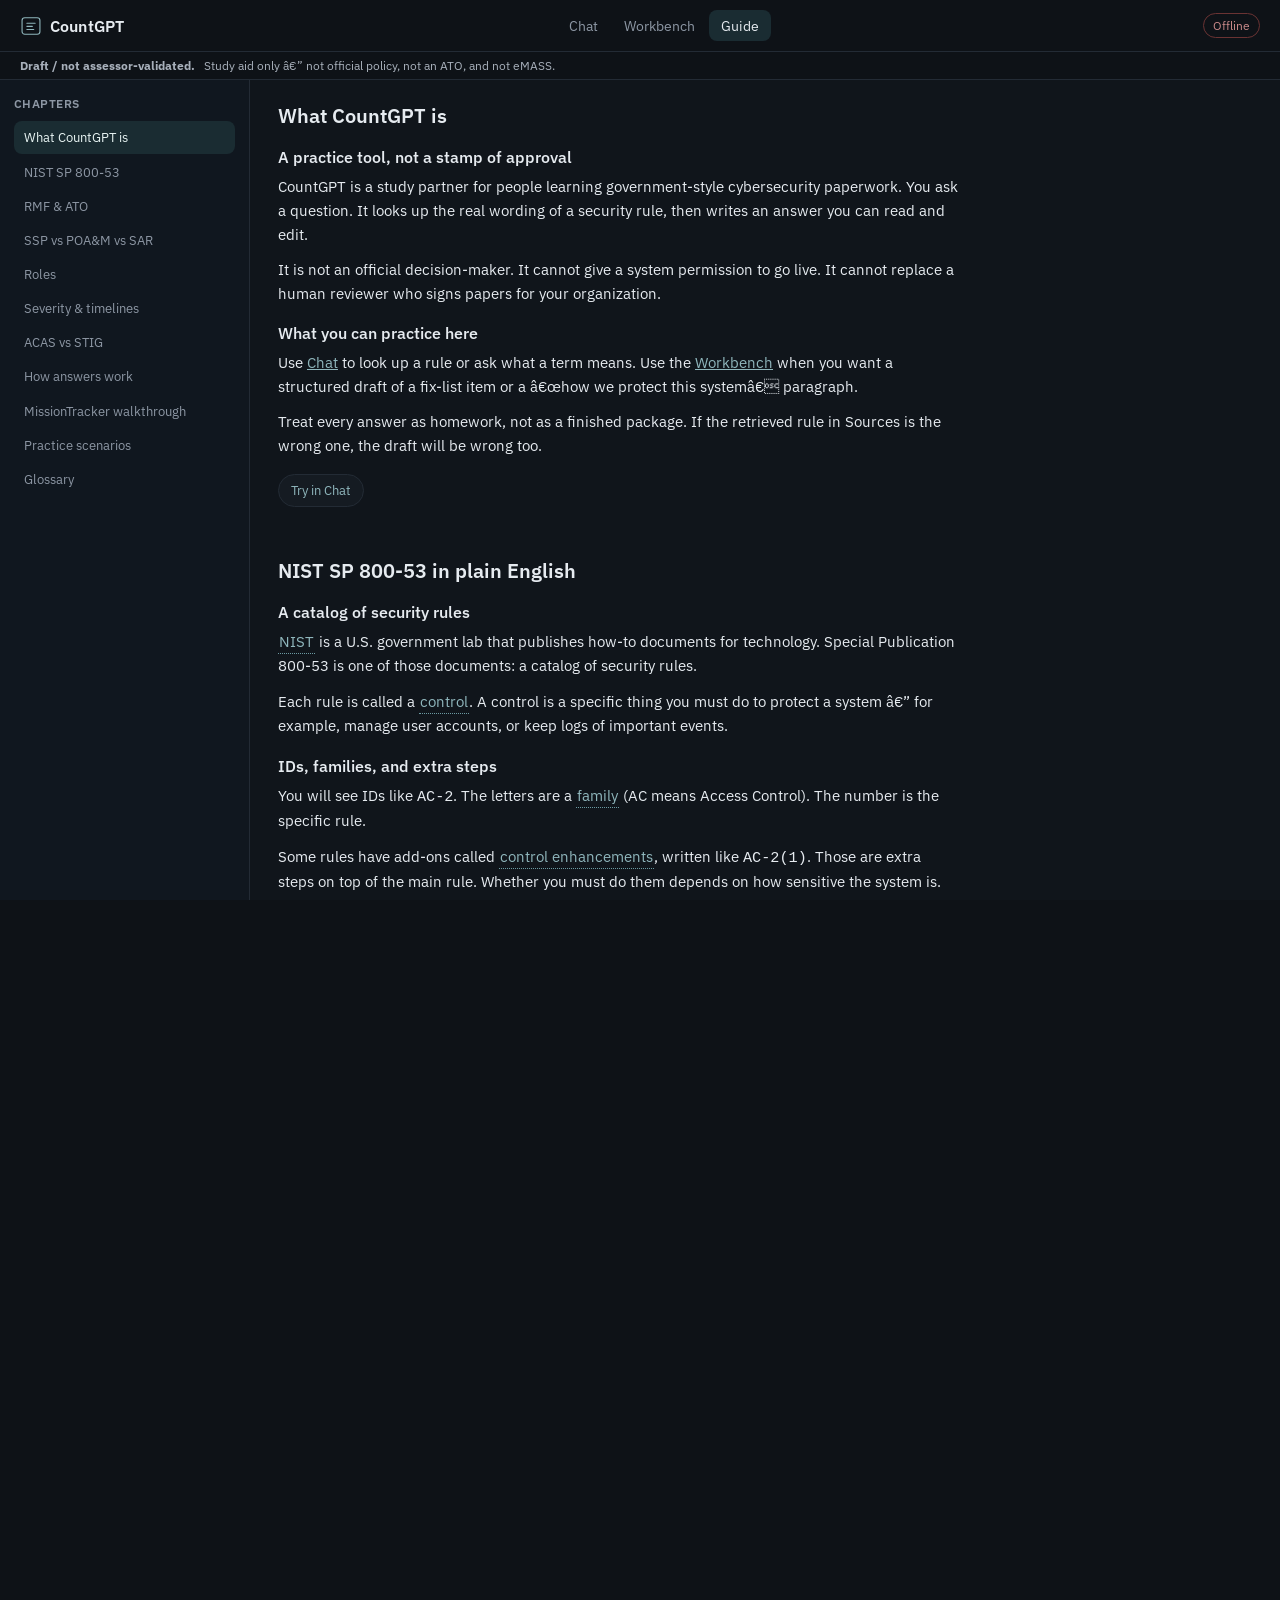
==== commit 42c4d020: "Wire drafting paths to a local LoRA adapter when present. Drafting (Chat POA&M/SSP and Workbench) la" ====
--- a/static/guide.html
+++ b/static/guide.html
@@ -322,6 +322,17 @@
                 Learning questions (what is an SSP, who is the ISSO) are answered
                 as teaching, not as official policy.
               </p>
+              <p>
+                Lookup and explain stay on the local Ollama model
+                (<code>llama3.1:8b</code>) plus retrieved NIST text. After you run
+                <code>finetune.py</code>, drafting (Chat “write a POA&amp;M / SSP”
+                and Workbench Generate) uses the saved
+                <code>countgpt_model/</code> LoRA adapter when a GPU is available.
+                The same retrieved controls, placeholders, and “draft / not
+                assessor-validated” instructions are still injected. If the
+                adapter is missing or CUDA is not available, drafts fall back to
+                Ollama too.
+              </p>
             </section>
             <section>
               <h3>Always review</h3>
